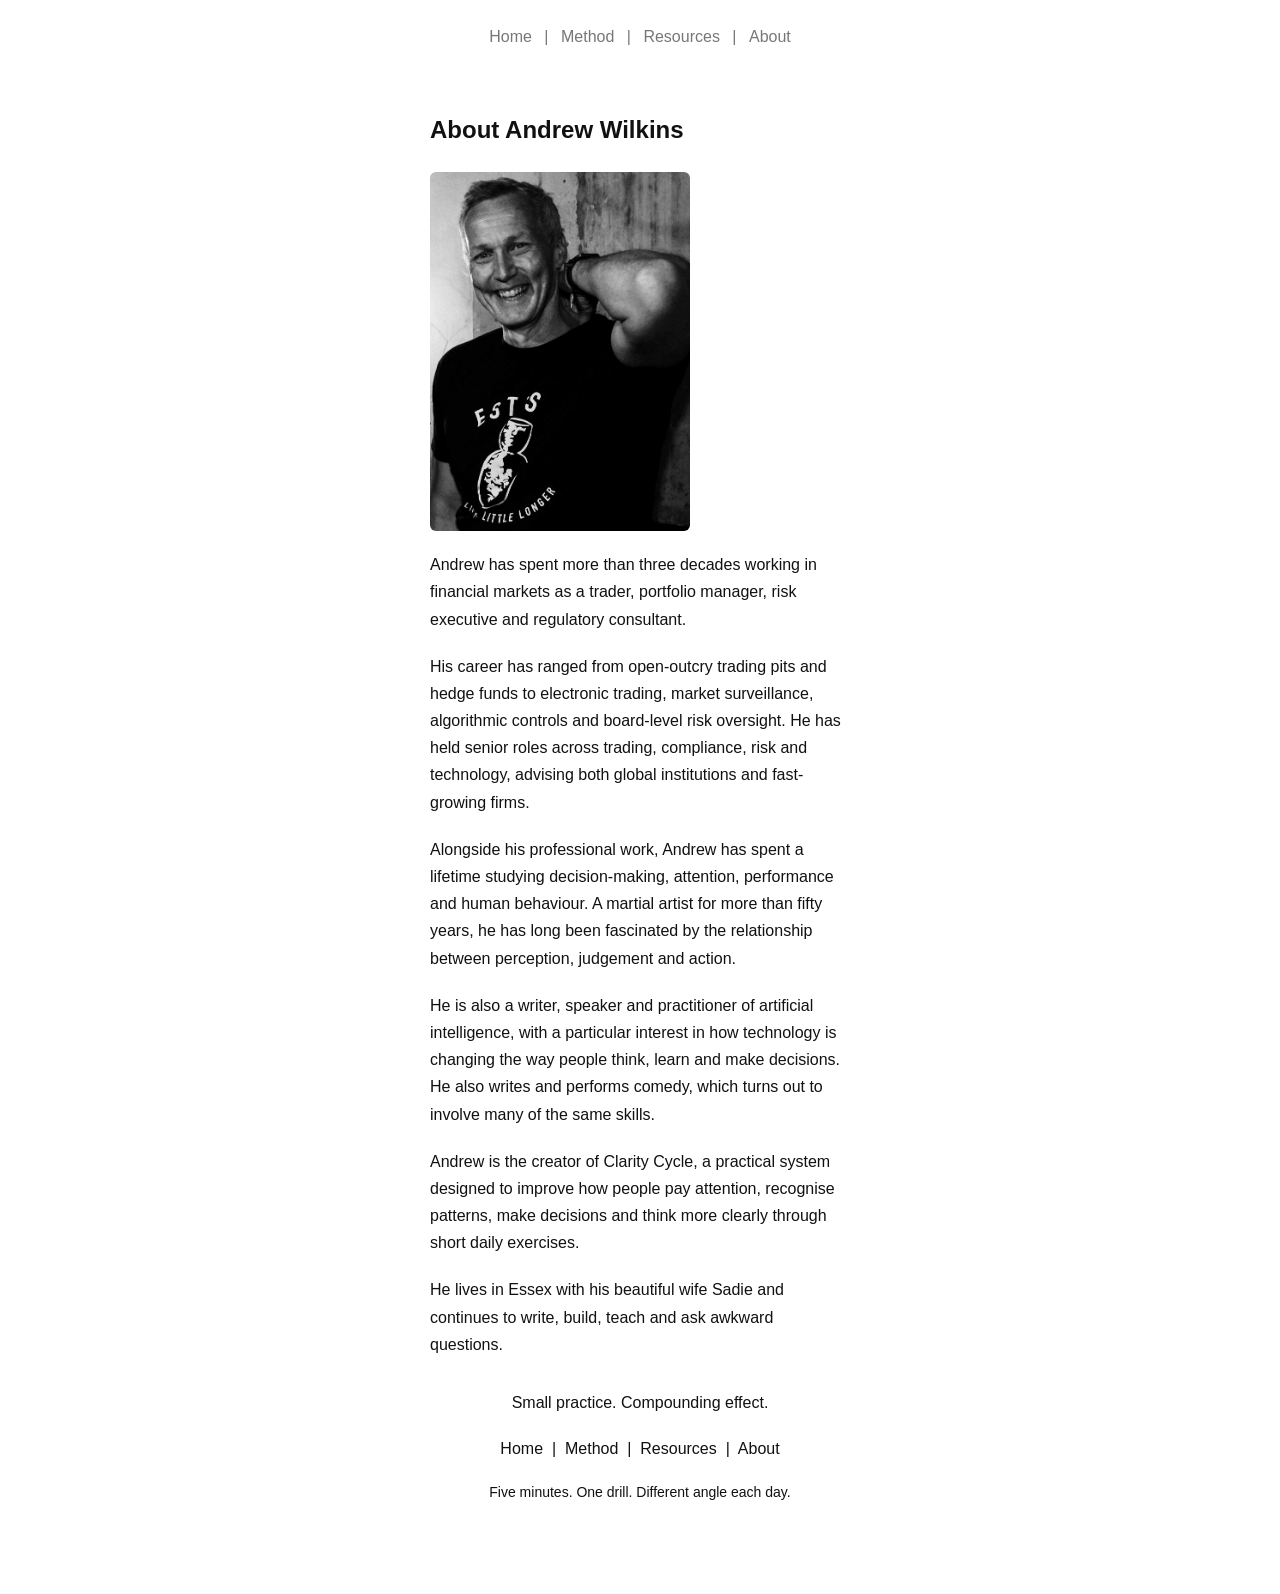
==== about.html @ 305b95ae "Update about.html" ====
<!DOCTYPE html>

<html lang="en">
<head>
  <meta charset="UTF-8" />
  <meta name="viewport" content="width=device-width, initial-scale=1.0" />
  <title>About | Clarity Cycle</title>

<style>
  body {
    font-family: Arial, sans-serif;
    color: #111;
    margin: 0;
    padding: 0;
    background: #fff;
  }

 .site-header {
    padding: 28px 20px 10px;
    text-align: center;
  }

  .nav {
    color: #777;
    font-size: 16px;
  }

  .nav a {
    color: #777;
    text-decoration: none;
    margin: 0 8px;
  }

  .nav a:hover {
    color: #1f2a37;
  }

  .nav span {
    color: #777;
  }

  .page {
    max-width: 980px;
    margin: 0 auto;
    padding: 40px 24px 80px;
  }

  .about-section {
  display: flex;
  flex-direction: column;
  align-items: center;
}

.about-text {
  max-width: 420px;
}

  .about-text h1 {
    margin-bottom: 28px;
  }

  .about-text p {
    line-height: 1.7;
    margin-bottom: 20px;
    font-size: 16px;
  }

  .about-image img {
    width: 260px;
    max-width: 100%;
    border-radius: 6px;
  }

  @media (max-width: 760px) {
  .about-section {
    flex-direction: column;
  }

  .about-image img {
    width: 180px;
  }

  .about-text h1 {
    font-size: 22px;
    line-height: 0.95;
  }
}
</style>



</head>

<body>
  <header class="site-header">
    <nav class="nav">
      <a href="index.html">Home</a>
      <span>|</span>
      <a href="method.html">Method</a>
      <span>|</span>
      <a href="resources.html">Resources</a>
      <span>|</span>
      <a href="about.html">About</a>
    </nav>
  </header>

  <main class="page">
    <section class="about-section">
     <div class="about-text">
<h1>About Andrew Wilkins</h1>
<div class="about-image">
  <img src="andrew-wilkins.JPG" alt="Andrew Wilkins" />
</div>
<p>
Andrew has spent more than three decades working in financial markets as a trader, portfolio manager, risk executive and regulatory consultant.
</p>

<p>
His career has ranged from open-outcry trading pits and hedge funds to electronic trading, market surveillance, algorithmic controls and board-level risk oversight. He has held senior roles across trading, compliance, risk and technology, advising both global institutions and fast-growing firms.
</p>

<p>
Alongside his professional work, Andrew has spent a lifetime studying decision-making, attention, performance and human behaviour. A martial artist for more than fifty years, he has long been fascinated by the relationship between perception, judgement and action.
</p>

<p>
He is also a writer, speaker and practitioner of artificial intelligence, with a particular interest in how technology is changing the way people think, learn and make decisions. He also writes and performs comedy, which turns out to involve many of the same skills.
</p>

<p>
Andrew is the creator of Clarity Cycle, a practical system designed to improve how people pay attention, recognise patterns, make decisions and think more clearly through short daily exercises.
</p>

<p>
He lives in Essex with his beautiful wife Sadie and continues to write, build, teach and ask awkward questions.
</p>

</div>
 
      <p style="margin-bottom: 12px;">
        Small practice. Compounding effect.
    </p>

    <p style="margin-bottom: 12px;">
        <a href="index.html" style="color: inherit; text-decoration: none;">Home</a>
        &nbsp;|&nbsp;
        <a href="method.html" style="color: inherit; text-decoration: none;">Method</a>
        &nbsp;|&nbsp;
        <a href="resources.html" style="color: inherit; text-decoration: none;">Resources</a>
 &nbsp;|&nbsp;
      <a href="about.html" style="color: inherit; text-decoration: none;">About</a>
    </p>

    <p style="font-size: 14px;">
        Five minutes. One drill. Different angle each day.
    </p>
</section>



  </main>
</body>
</html>
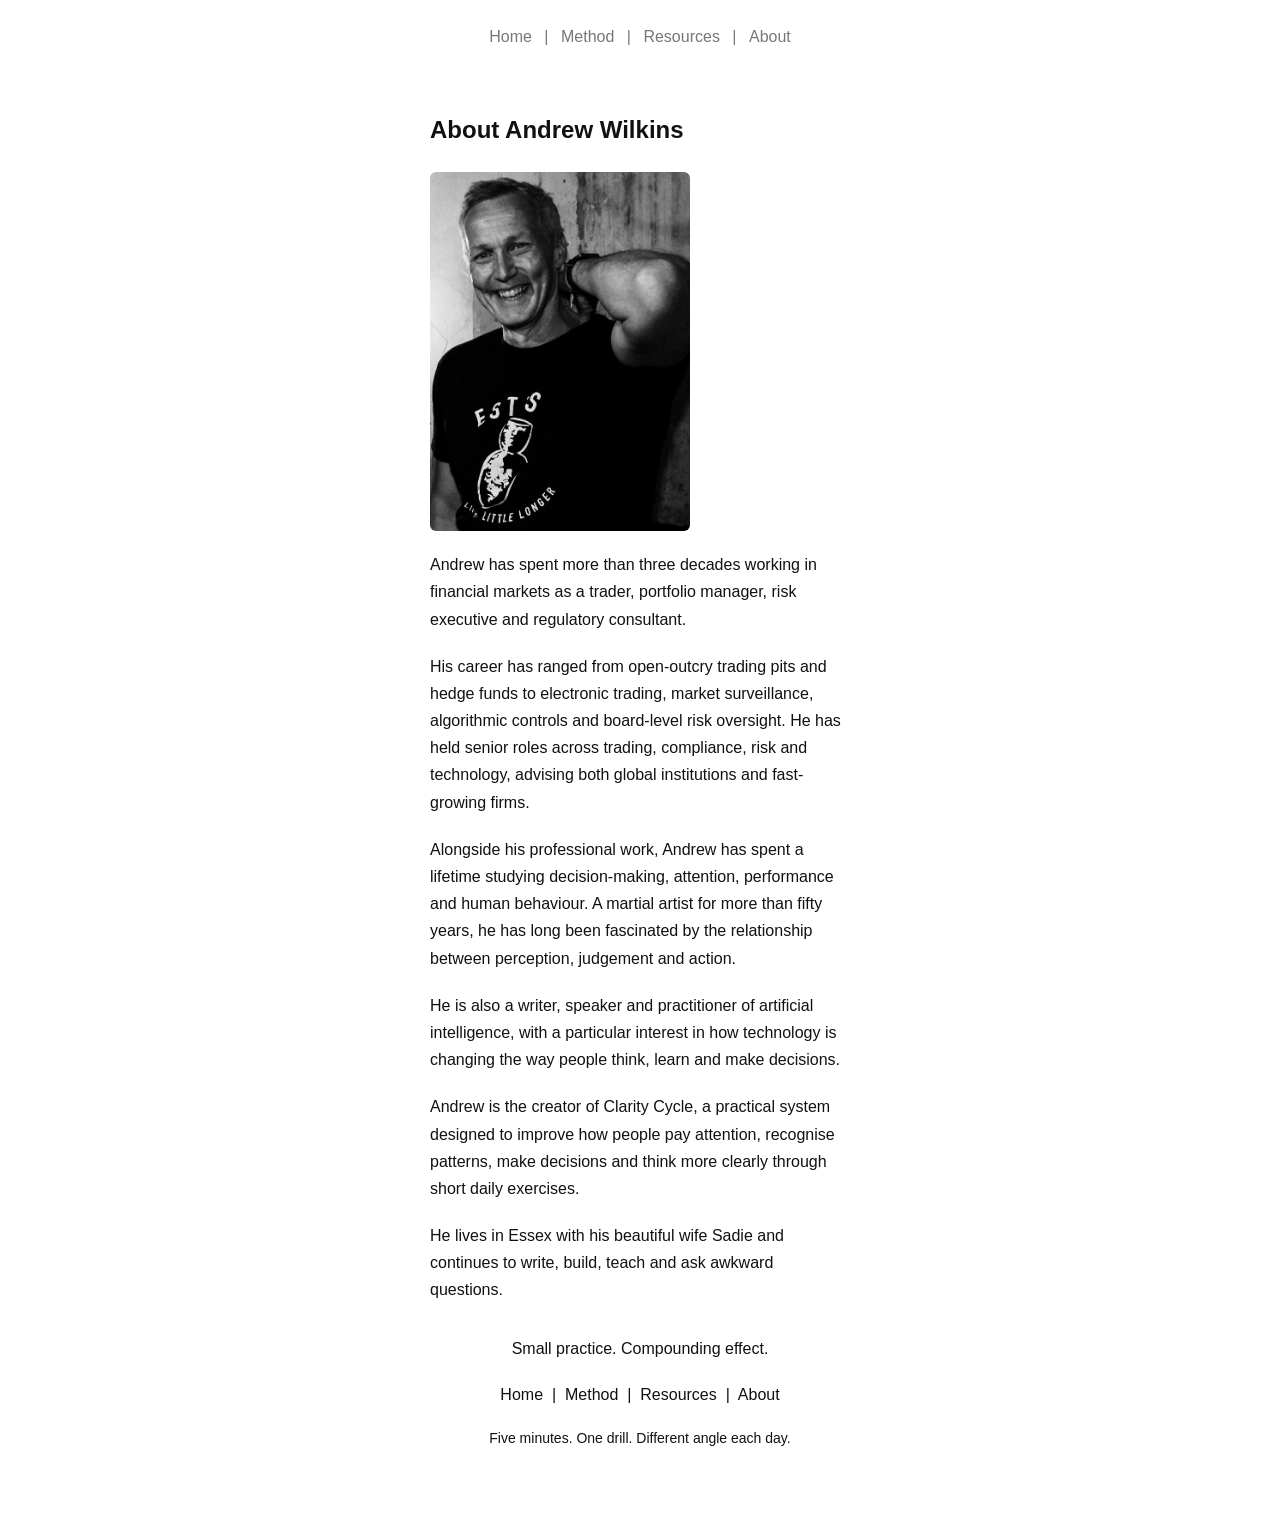
==== commit 01f21ccf: "Update about.html" ====
--- a/about.html
+++ b/about.html
@@ -124,7 +124,7 @@
 </p>
 
 <p>
-He is also a writer, speaker and practitioner of artificial intelligence, with a particular interest in how technology is changing the way people think, learn and make decisions. He also writes and performs comedy, which turns out to involve many of the same skills.
+He is also a writer, speaker and practitioner of artificial intelligence, with a particular interest in how technology is changing the way people think, learn and make decisions.
 </p>
 
 <p>
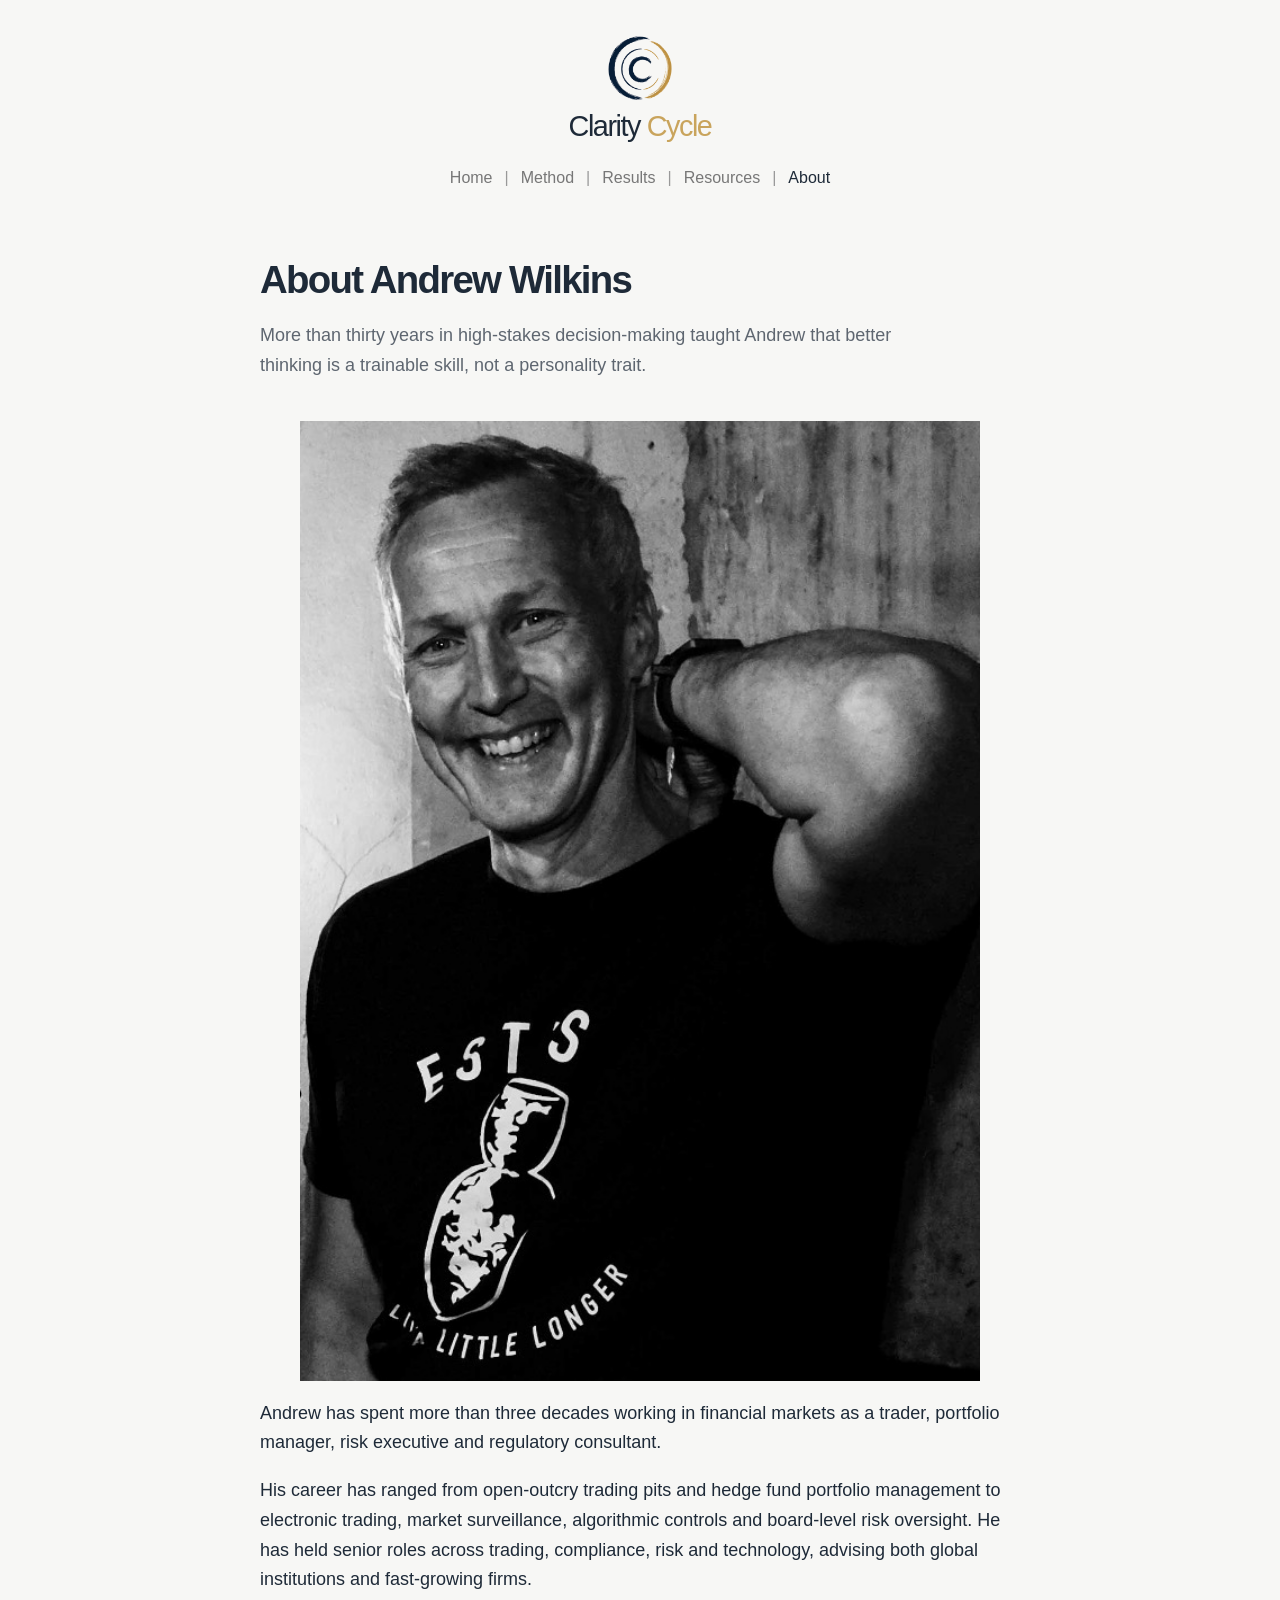
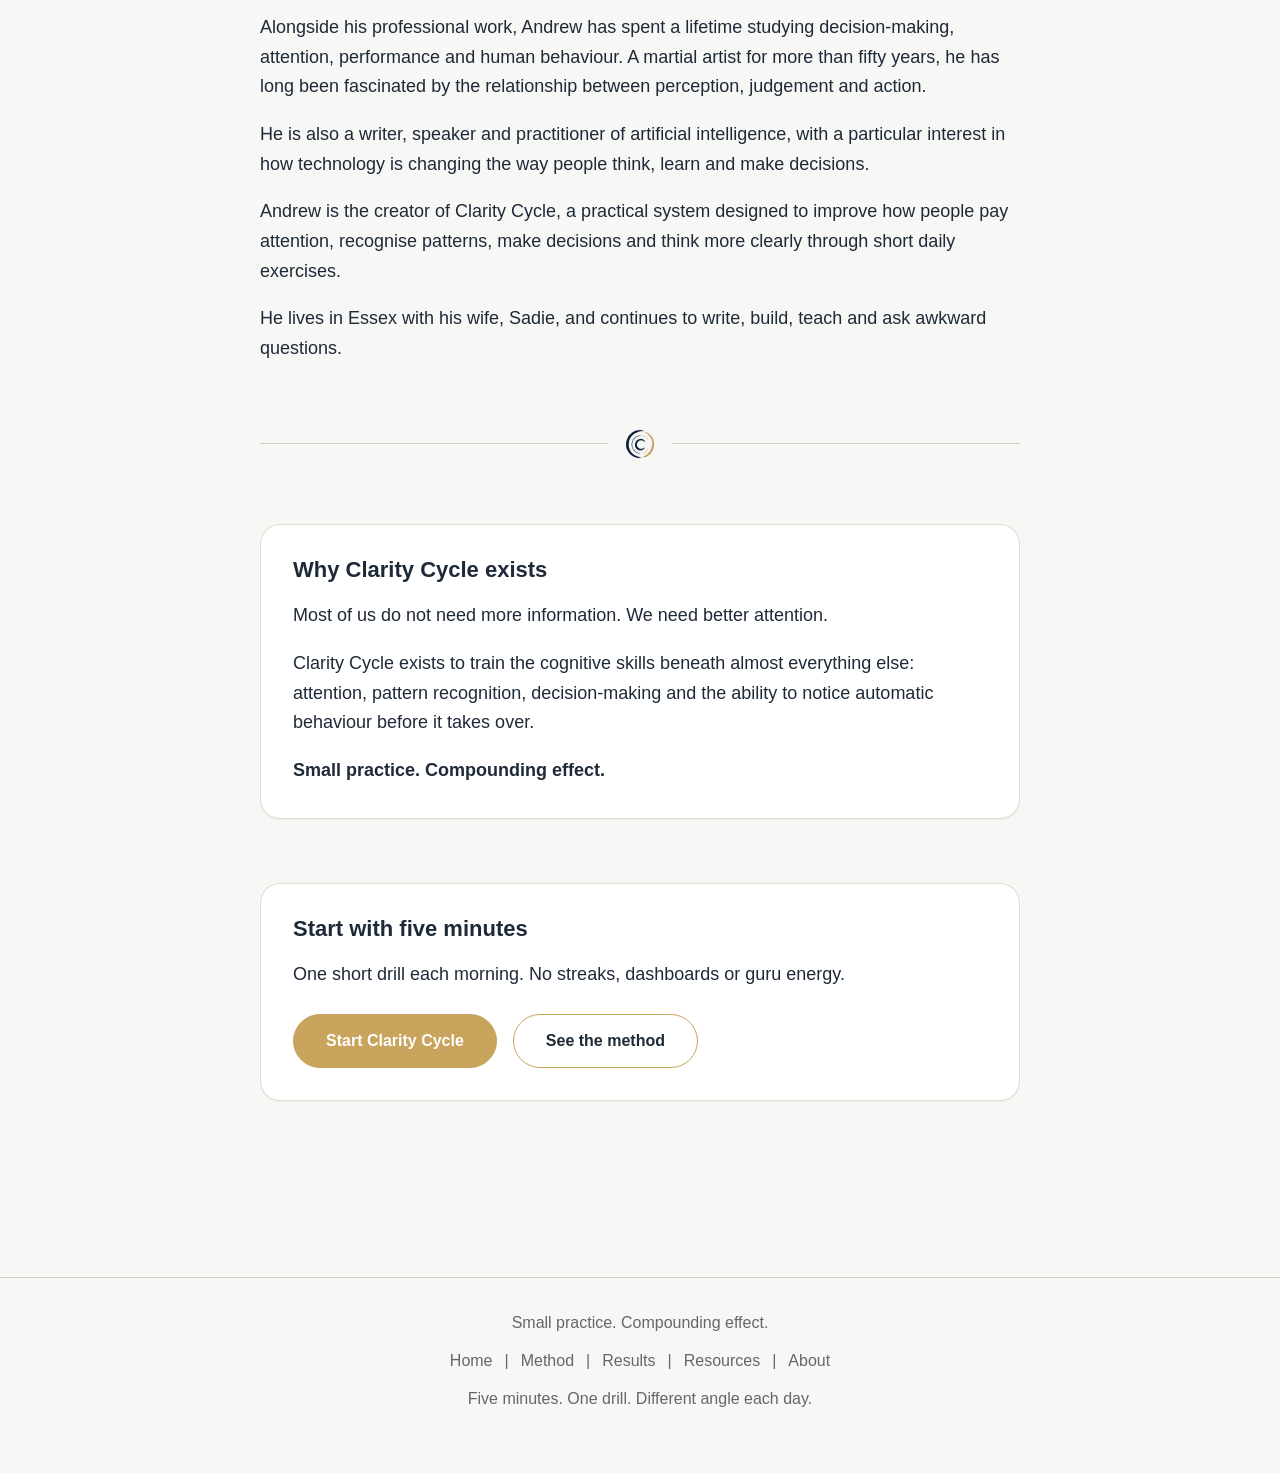
==== commit a45e2fd5: "Refactor about.html with new metadata and layout" ====
--- a/about.html
+++ b/about.html
@@ -1,163 +1,121 @@
 <!DOCTYPE html>
-
 <html lang="en">
 <head>
-  <meta charset="UTF-8" />
-  <meta name="viewport" content="width=device-width, initial-scale=1.0" />
-  <title>About | Clarity Cycle</title>
+  <script src="https://analytics.ahrefs.com/analytics.js" data-key="h9RD8dbPU/o6b/X5vf2ewA" async></script>
 
-<style>
-  body {
-    font-family: Arial, sans-serif;
-    color: #111;
-    margin: 0;
-    padding: 0;
-    background: #fff;
-  }
+  <meta charset="UTF-8">
+  <meta name="viewport" content="width=device-width, initial-scale=1.0">
 
- .site-header {
-    padding: 28px 20px 10px;
-    text-align: center;
-  }
+  <title>About Andrew Wilkins | Clarity Cycle</title>
+  <meta name="description" content="Meet Andrew Wilkins, creator of Clarity Cycle and a former trader, portfolio manager, risk executive, consultant, writer and lifelong martial artist.">
+  <link rel="canonical" href="https://clarity-cycle.com/about.html">
 
-  .nav {
-    color: #777;
-    font-size: 16px;
-  }
+  <link rel="icon" href="assets/favicon.ico" sizes="any">
+  <link rel="icon" type="image/png" sizes="32x32" href="assets/favicon-32x32.png">
+  <link rel="icon" type="image/png" sizes="16x16" href="assets/favicon-16x16.png">
+  <link rel="apple-touch-icon" sizes="180x180" href="assets/apple-touch-icon.png">
 
-  .nav a {
-    color: #777;
-    text-decoration: none;
-    margin: 0 8px;
-  }
-
-  .nav a:hover {
-    color: #1f2a37;
-  }
-
-  .nav span {
-    color: #777;
-  }
-
-  .page {
-    max-width: 980px;
-    margin: 0 auto;
-    padding: 40px 24px 80px;
-  }
-
-  .about-section {
-  display: flex;
-  flex-direction: column;
-  align-items: center;
-}
-
-.about-text {
-  max-width: 420px;
-}
-
-  .about-text h1 {
-    margin-bottom: 28px;
-  }
-
-  .about-text p {
-    line-height: 1.7;
-    margin-bottom: 20px;
-    font-size: 16px;
-  }
-
-  .about-image img {
-    width: 260px;
-    max-width: 100%;
-    border-radius: 6px;
-  }
-
-  @media (max-width: 760px) {
-  .about-section {
-    flex-direction: column;
-  }
-
-  .about-image img {
-    width: 180px;
-  }
-
-  .about-text h1 {
-    font-size: 22px;
-    line-height: 0.95;
-  }
-}
-</style>
-
-
-
+  <link rel="stylesheet" href="styles.css">
+  <script src="includes.js" defer></script>
 </head>
 
 <body>
-  <header class="site-header">
-    <nav class="nav">
-      <a href="index.html">Home</a>
-      <span>|</span>
-      <a href="method.html">Method</a>
-      <span>|</span>
-      <a href="resources.html">Resources</a>
-      <span>|</span>
-      <a href="about.html">About</a>
-    </nav>
-  </header>
+  <div data-include="partials/header.html"></div>
 
-  <main class="page">
-    <section class="about-section">
-     <div class="about-text">
-<h1>About Andrew Wilkins</h1>
-<div class="about-image">
-  <img src="andrew-wilkins.JPG" alt="Andrew Wilkins" />
-</div>
-<p>
-Andrew has spent more than three decades working in financial markets as a trader, portfolio manager, risk executive and regulatory consultant.
-</p>
+  <main class="site-shell page-main">
+    <header class="page-header">
+      <h1 class="page-title">About Andrew Wilkins</h1>
 
-<p>
-His career has ranged from open-outcry trading pits and hedge funds to electronic trading, market surveillance, algorithmic controls and board-level risk oversight. He has held senior roles across trading, compliance, risk and technology, advising both global institutions and fast-growing firms.
-</p>
+      <p class="page-intro">
+        More than thirty years in high-stakes decision-making taught Andrew that better
+        thinking is a trainable skill, not a personality trait.
+      </p>
+    </header>
 
-<p>
-Alongside his professional work, Andrew has spent a lifetime studying decision-making, attention, performance and human behaviour. A martial artist for more than fifty years, he has long been fascinated by the relationship between perception, judgement and action.
-</p>
+    <section class="about-layout">
+      <figure class="about-portrait">
+        <img
+          src="andrew-wilkins.JPG"
+          alt="Andrew Wilkins"
+          width="720"
+          height="960">
+      </figure>
 
-<p>
-He is also a writer, speaker and practitioner of artificial intelligence, with a particular interest in how technology is changing the way people think, learn and make decisions.
-</p>
+      <div class="about-copy">
+        <p>
+          Andrew has spent more than three decades working in financial markets as a trader,
+          portfolio manager, risk executive and regulatory consultant.
+        </p>
 
-<p>
-Andrew is the creator of Clarity Cycle, a practical system designed to improve how people pay attention, recognise patterns, make decisions and think more clearly through short daily exercises.
-</p>
+        <p>
+          His career has ranged from open-outcry trading pits and hedge fund portfolio management to electronic
+          trading, market surveillance, algorithmic controls and board-level risk oversight.
+          He has held senior roles across trading, compliance, risk and technology, advising
+          both global institutions and fast-growing firms.
+        </p>
 
-<p>
-He lives in Essex with his beautiful wife Sadie and continues to write, build, teach and ask awkward questions.
-</p>
+        <p>
+          Alongside his professional work, Andrew has spent a lifetime studying decision-making,
+          attention, performance and human behaviour. A martial artist for more than fifty years,
+          he has long been fascinated by the relationship between perception, judgement and action.
+        </p>
 
-</div>
- 
-      <p style="margin-bottom: 12px;">
-        Small practice. Compounding effect.
-    </p>
+        <p>
+          He is also a writer, speaker and practitioner of artificial intelligence, with a
+          particular interest in how technology is changing the way people think, learn and
+          make decisions.
+        </p>
 
-    <p style="margin-bottom: 12px;">
-        <a href="index.html" style="color: inherit; text-decoration: none;">Home</a>
-        &nbsp;|&nbsp;
-        <a href="method.html" style="color: inherit; text-decoration: none;">Method</a>
-        &nbsp;|&nbsp;
-        <a href="resources.html" style="color: inherit; text-decoration: none;">Resources</a>
- &nbsp;|&nbsp;
-      <a href="about.html" style="color: inherit; text-decoration: none;">About</a>
-    </p>
+        <p>
+          Andrew is the creator of Clarity Cycle, a practical system designed to improve how
+          people pay attention, recognise patterns, make decisions and think more clearly
+          through short daily exercises.
+        </p>
 
-    <p style="font-size: 14px;">
-        Five minutes. One drill. Different angle each day.
-    </p>
-</section>
+        <p class="about-closing">
+          He lives in Essex with his wife, Sadie, and continues to write, build, teach and ask
+          awkward questions.
+        </p>
+      </div>
+    </section>
 
+    <div class="brand-divider" aria-hidden="true">
+      <img src="assets/clarity-cycle-mark.png" alt="">
+    </div>
 
+    <section class="card about-principle">
+      <h2 class="card-title">Why Clarity Cycle exists</h2>
 
+      <p>Most of us do not need more information. We need better attention.</p>
+
+      <p>
+        Clarity Cycle exists to train the cognitive skills beneath almost everything else:
+        attention, pattern recognition, decision-making and the ability to notice automatic
+        behaviour before it takes over.
+      </p>
+
+      <p><strong>Small practice. Compounding effect.</strong></p>
+    </section>
+
+    <section class="section card">
+      <h2 class="card-title">Start with five minutes</h2>
+
+      <p>
+        One short drill each morning. No streaks, dashboards or guru energy.
+      </p>
+
+      <div class="button-row">
+        <a class="button" href="https://buy.stripe.com/bJe00j6obal51Jy9vKaMU01">
+          Start Clarity Cycle
+        </a>
+
+        <a class="button button--secondary" href="method.html">
+          See the method
+        </a>
+      </div>
+    </section>
   </main>
+
+  <div data-include="partials/footer.html"></div>
 </body>
 </html>
--- a/styles.css
+++ b/styles.css
@@ -0,0 +1,608 @@
+:root {
+  /* Colour system */
+  --colour-bg: #F7F7F5;
+  --colour-surface: #FFFFFF;
+  --colour-text: #1E2A38;
+  --colour-muted: #5E6670;
+  --colour-accent: #C9A45C;
+  --colour-line: #D8CDBB;
+
+  /* Typography scale */
+  --font-sans: -apple-system, BlinkMacSystemFont, "Segoe UI", Roboto, Helvetica, Arial, sans-serif;
+  --text-xs: 0.875rem;
+  --text-sm: 1rem;
+  --text-md: 1.125rem;
+  --text-lg: 1.375rem;
+  --text-xl: clamp(1.75rem, 4vw, 2.4rem);
+  --text-hero: clamp(2.2rem, 6vw, 4rem);
+
+  /* Spacing system: multiples of 4px */
+  --space-1: 0.25rem;
+  --space-2: 0.5rem;
+  --space-3: 0.75rem;
+  --space-4: 1rem;
+  --space-5: 1.25rem;
+  --space-6: 1.5rem;
+  --space-8: 2rem;
+  --space-10: 2.5rem;
+  --space-12: 3rem;
+  --space-16: 4rem;
+  --space-20: 5rem;
+  --space-24: 6rem;
+
+  /* Shape */
+  --radius-sm: 0.875rem;
+  --radius-md: 1.25rem;
+  --radius-pill: 999px;
+
+  /* Layout */
+  --content-width: 760px;
+  --reading-width: 690px;
+}
+
+/* Reset */
+*,
+*::before,
+*::after {
+  box-sizing: border-box;
+}
+
+html {
+  scroll-behavior: smooth;
+}
+
+body {
+  margin: 0;
+  background: var(--colour-bg);
+  color: var(--colour-text);
+  font-family: var(--font-sans);
+  font-size: var(--text-md);
+  line-height: 1.65;
+  -webkit-font-smoothing: antialiased;
+  text-rendering: optimizeLegibility;
+}
+
+img {
+  max-width: 100%;
+  display: block;
+}
+
+a {
+  color: inherit;
+}
+
+button,
+input,
+textarea,
+select {
+  font: inherit;
+}
+
+/* Shared layout */
+.site-shell {
+  width: min(100% - 3rem, var(--content-width));
+  margin-inline: auto;
+}
+
+.page-main {
+  padding-bottom: var(--space-24);
+}
+
+.page-header {
+  margin: var(--space-12) 0 var(--space-10);
+}
+
+.page-title {
+  margin: 0 0 var(--space-5);
+  font-size: var(--text-xl);
+  line-height: 1.1;
+  letter-spacing: -0.045em;
+}
+
+.page-intro {
+  max-width: var(--reading-width);
+  margin: 0;
+  color: var(--colour-muted);
+  font-size: var(--text-md);
+}
+
+.section {
+  margin-top: var(--space-16);
+}
+
+.section-title {
+  margin: 0 0 var(--space-6);
+  font-size: var(--text-lg);
+  line-height: 1.2;
+  letter-spacing: -0.035em;
+}
+
+.prose {
+  max-width: var(--reading-width);
+}
+
+.prose p {
+  margin: 0 0 var(--space-6);
+}
+
+.muted {
+  color: var(--colour-muted);
+}
+
+/* One shared header */
+.site-header {
+  padding: var(--space-8) var(--space-5) var(--space-5);
+  text-align: center;
+}
+
+.site-brand {
+  display: inline-flex;
+  flex-direction: column;
+  align-items: center;
+  gap: var(--space-2);
+  margin-bottom: var(--space-6);
+  text-decoration: none;
+}
+
+.site-brand__mark {
+  width: 72px;
+  height: 72px;
+  object-fit: contain;
+}
+
+.site-brand__name {
+  font-size: 1.8rem;
+  line-height: 1;
+  font-weight: 400;
+  letter-spacing: -0.05em;
+}
+
+.site-brand__name-accent {
+  color: var(--colour-accent);
+}
+
+.site-nav {
+  display: flex;
+  justify-content: center;
+  align-items: center;
+  flex-wrap: wrap;
+  gap: var(--space-3);
+  color: #777;
+  font-size: var(--text-sm);
+}
+
+.site-nav a {
+  text-decoration: none;
+}
+
+.site-nav a:hover,
+.site-nav a[aria-current="page"] {
+  color: var(--colour-text);
+}
+
+.site-nav__divider {
+  color: #999;
+}
+
+/* One card */
+.card {
+  padding: var(--space-8);
+  background: var(--colour-surface);
+  border: 1px solid rgba(216, 205, 187, 0.65);
+  border-radius: var(--radius-md);
+  box-shadow: 0 1px 0 rgba(0, 0, 0, 0.04);
+}
+
+.card > :first-child {
+  margin-top: 0;
+}
+
+.card > :last-child {
+  margin-bottom: 0;
+}
+
+.card-title {
+  margin: 0 0 var(--space-4);
+  font-size: var(--text-lg);
+  line-height: 1.2;
+}
+
+/* One button, with optional secondary modifier */
+.button {
+  display: inline-flex;
+  align-items: center;
+  justify-content: center;
+  min-height: 54px;
+  padding: 0 var(--space-8);
+  border: 1px solid var(--colour-accent);
+  border-radius: var(--radius-pill);
+  background: var(--colour-accent);
+  color: #fff;
+  text-decoration: none;
+  font-size: var(--text-sm);
+  font-weight: 700;
+  line-height: 1;
+  cursor: pointer;
+  transition: transform 160ms ease, opacity 160ms ease, background 160ms ease, color 160ms ease;
+}
+
+.button:hover {
+  transform: translateY(-1px);
+  opacity: 0.94;
+}
+
+.button--secondary {
+  background: transparent;
+  color: var(--colour-text);
+}
+
+.button--secondary:hover {
+  background: var(--colour-accent);
+  color: #fff;
+}
+
+.button-row {
+  display: flex;
+  flex-wrap: wrap;
+  gap: var(--space-4);
+  margin-top: var(--space-6);
+}
+
+/* Brand divider */
+.brand-divider {
+  display: flex;
+  align-items: center;
+  gap: var(--space-4);
+  margin: var(--space-16) 0;
+}
+
+.brand-divider::before,
+.brand-divider::after {
+  content: "";
+  height: 1px;
+  flex: 1;
+  background: var(--colour-line);
+}
+
+.brand-divider img {
+  width: 32px;
+  height: 32px;
+}
+
+/* One shared footer */
+.site-footer {
+  margin-top: var(--space-20);
+  padding: var(--space-8) 0 var(--space-12);
+  border-top: 1px solid var(--colour-line);
+  color: #666;
+  text-align: center;
+  font-size: var(--text-sm);
+}
+
+.site-footer p {
+  margin: 0 0 var(--space-3);
+}
+
+.site-footer nav {
+  display: flex;
+  justify-content: center;
+  flex-wrap: wrap;
+  gap: var(--space-3);
+  margin-bottom: var(--space-3);
+}
+
+.site-footer a {
+  text-decoration: none;
+}
+
+.site-footer a:hover {
+  color: var(--colour-text);
+}
+
+/* Useful content patterns */
+.quote-label {
+  display: block;
+  margin-bottom: var(--space-2);
+  color: var(--colour-accent);
+  font-size: var(--text-xs);
+  font-weight: 700;
+  letter-spacing: 0.04em;
+  text-transform: uppercase;
+}
+
+.quote-source {
+  margin-top: var(--space-3);
+  color: var(--colour-muted);
+  font-size: var(--text-sm);
+  font-style: italic;
+}
+
+.hero {
+  max-width: var(--reading-width);
+  margin-inline: auto;
+  text-align: center;
+}
+
+.hero h1 {
+  margin: 0 0 var(--space-6);
+  font-size: var(--text-hero);
+  line-height: 1.05;
+  letter-spacing: -0.055em;
+  font-weight: 400;
+}
+
+.hero p {
+  margin: 0 auto var(--space-6);
+}
+
+.hero .button {
+  margin-top: var(--space-2);
+}
+
+.price-note {
+  margin-top: var(--space-3);
+  color: var(--colour-muted);
+  font-size: var(--text-sm);
+}
+
+/* Responsive */
+@media (max-width: 640px) {
+  :root {
+    --text-md: 1rem;
+    --text-lg: 1.375rem;
+  }
+
+  .site-shell {
+    width: min(100% - 3.5rem, var(--content-width));
+  }
+
+  .site-header {
+    padding-top: var(--space-6);
+  }
+
+  .site-brand__mark {
+    width: 62px;
+    height: 62px;
+  }
+
+  .site-brand__name {
+    font-size: 1.55rem;
+  }
+
+  .site-nav {
+    flex-wrap: nowrap;
+    gap: var(--space-2);
+    font-size: 0.875rem;
+    white-space: nowrap;
+  }
+
+  .page-header {
+    margin-top: var(--space-10);
+  }
+
+  .card {
+    padding: var(--space-6);
+  }
+
+  .button {
+    width: 100%;
+  }
+
+  .button-row {
+    flex-direction: column;
+  }
+}
+
+/* Method page */
+.cycle-list {
+  margin-top: var(--space-6);
+}
+
+.cycle-item {
+  padding: var(--space-6) 0;
+  border-top: 1px solid var(--colour-line);
+}
+
+.cycle-item:first-child {
+  padding-top: 0;
+  border-top: 0;
+}
+
+.cycle-item:last-child {
+  padding-bottom: 0;
+}
+
+.cycle-item__title {
+  margin-bottom: var(--space-2);
+  font-size: var(--text-md);
+  font-weight: 700;
+}
+
+.cycle-item p {
+  margin: 0;
+  color: var(--colour-muted);
+  font-size: var(--text-sm);
+}
+
+.clean-list {
+  margin: var(--space-5) 0 var(--space-6);
+  padding-left: var(--space-6);
+}
+
+.clean-list li {
+  margin-bottom: var(--space-2);
+}
+
+.pdf-viewer {
+  display: none;
+  margin-top: var(--space-6);
+  overflow: hidden;
+  border: 1px solid var(--colour-line);
+  border-radius: var(--radius-md);
+  background: var(--colour-surface);
+}
+
+.pdf-viewer iframe {
+  display: block;
+  width: 100%;
+  height: 700px;
+  border: 0;
+}
+
+@media (min-width: 900px) {
+  .pdf-viewer {
+    display: block;
+  }
+}
+
+/* Resources page */
+.media-player {
+  width: 100%;
+  margin-top: var(--space-4);
+}
+
+.resource-video {
+  width: 100%;
+  margin-top: var(--space-4);
+  border-radius: var(--radius-md);
+  background: #000;
+}
+
+.resource-grid {
+  display: grid;
+  gap: var(--space-6);
+}
+
+.contact-note {
+  margin-top: var(--space-16);
+  color: var(--colour-muted);
+  font-size: var(--text-sm);
+}
+
+.contact-note a {
+  text-decoration: none;
+  border-bottom: 1px solid rgba(30, 42, 56, 0.2);
+}
+
+/* Cleaner footer wrapping */
+.site-footer nav {
+  row-gap: var(--space-2);
+}
+
+.site-footer nav span {
+  display: inline-block;
+}
+
+@media (max-width: 640px) {
+  .site-footer nav span {
+    display: none;
+  }
+
+  .site-footer nav {
+    gap: var(--space-3) var(--space-5);
+  }
+
+  .pdf-viewer {
+    display: none !important;
+  }
+}
+
+/* Home page */
+.home-brand {
+  text-align: center;
+  margin: var(--space-6) auto var(--space-12);
+}
+
+.home-brand__mark {
+  width: 116px;
+  height: 116px;
+  margin: 0 auto var(--space-3);
+  object-fit: contain;
+}
+
+.home-brand__name {
+  margin: 0;
+  font-size: clamp(2.7rem, 7vw, 4.3rem);
+  line-height: 1;
+  letter-spacing: -0.055em;
+  font-weight: 400;
+}
+
+.home-brand__name-accent {
+  color: var(--colour-accent);
+}
+
+.home-section {
+  margin-top: var(--space-20);
+}
+
+.home-section h2 {
+  margin: 0 0 var(--space-6);
+  font-size: var(--text-xl);
+  line-height: 1.15;
+  letter-spacing: -0.045em;
+}
+
+.home-section p {
+  margin: 0 0 var(--space-6);
+}
+
+.quote-stack {
+  display: grid;
+  gap: var(--space-5);
+}
+
+.quote-card {
+  padding: var(--space-6);
+  background: var(--colour-surface);
+  border: 1px solid rgba(216, 205, 187, 0.65);
+  border-radius: var(--radius-md);
+}
+
+.quote-card p {
+  margin: 0;
+}
+
+.drill-card {
+  background: var(--colour-surface);
+}
+
+.home-cta {
+  text-align: center;
+}
+
+.home-cta .button-row {
+  justify-content: center;
+}
+
+.home-contact {
+  margin-top: var(--space-16);
+  color: var(--colour-muted);
+  font-size: var(--text-sm);
+}
+
+.home-contact a {
+  color: var(--colour-text);
+  text-decoration: none;
+  border-bottom: 1px solid rgba(30, 42, 56, 0.2);
+}
+
+@media (max-width: 640px) {
+  .home-brand {
+    margin-top: var(--space-4);
+    margin-bottom: var(--space-10);
+  }
+
+  .home-brand__mark {
+    width: 92px;
+    height: 92px;
+  }
+
+  .home-section {
+    margin-top: var(--space-16);
+  }
+
+  .quote-card {
+    padding: var(--space-5);
+  }
+}
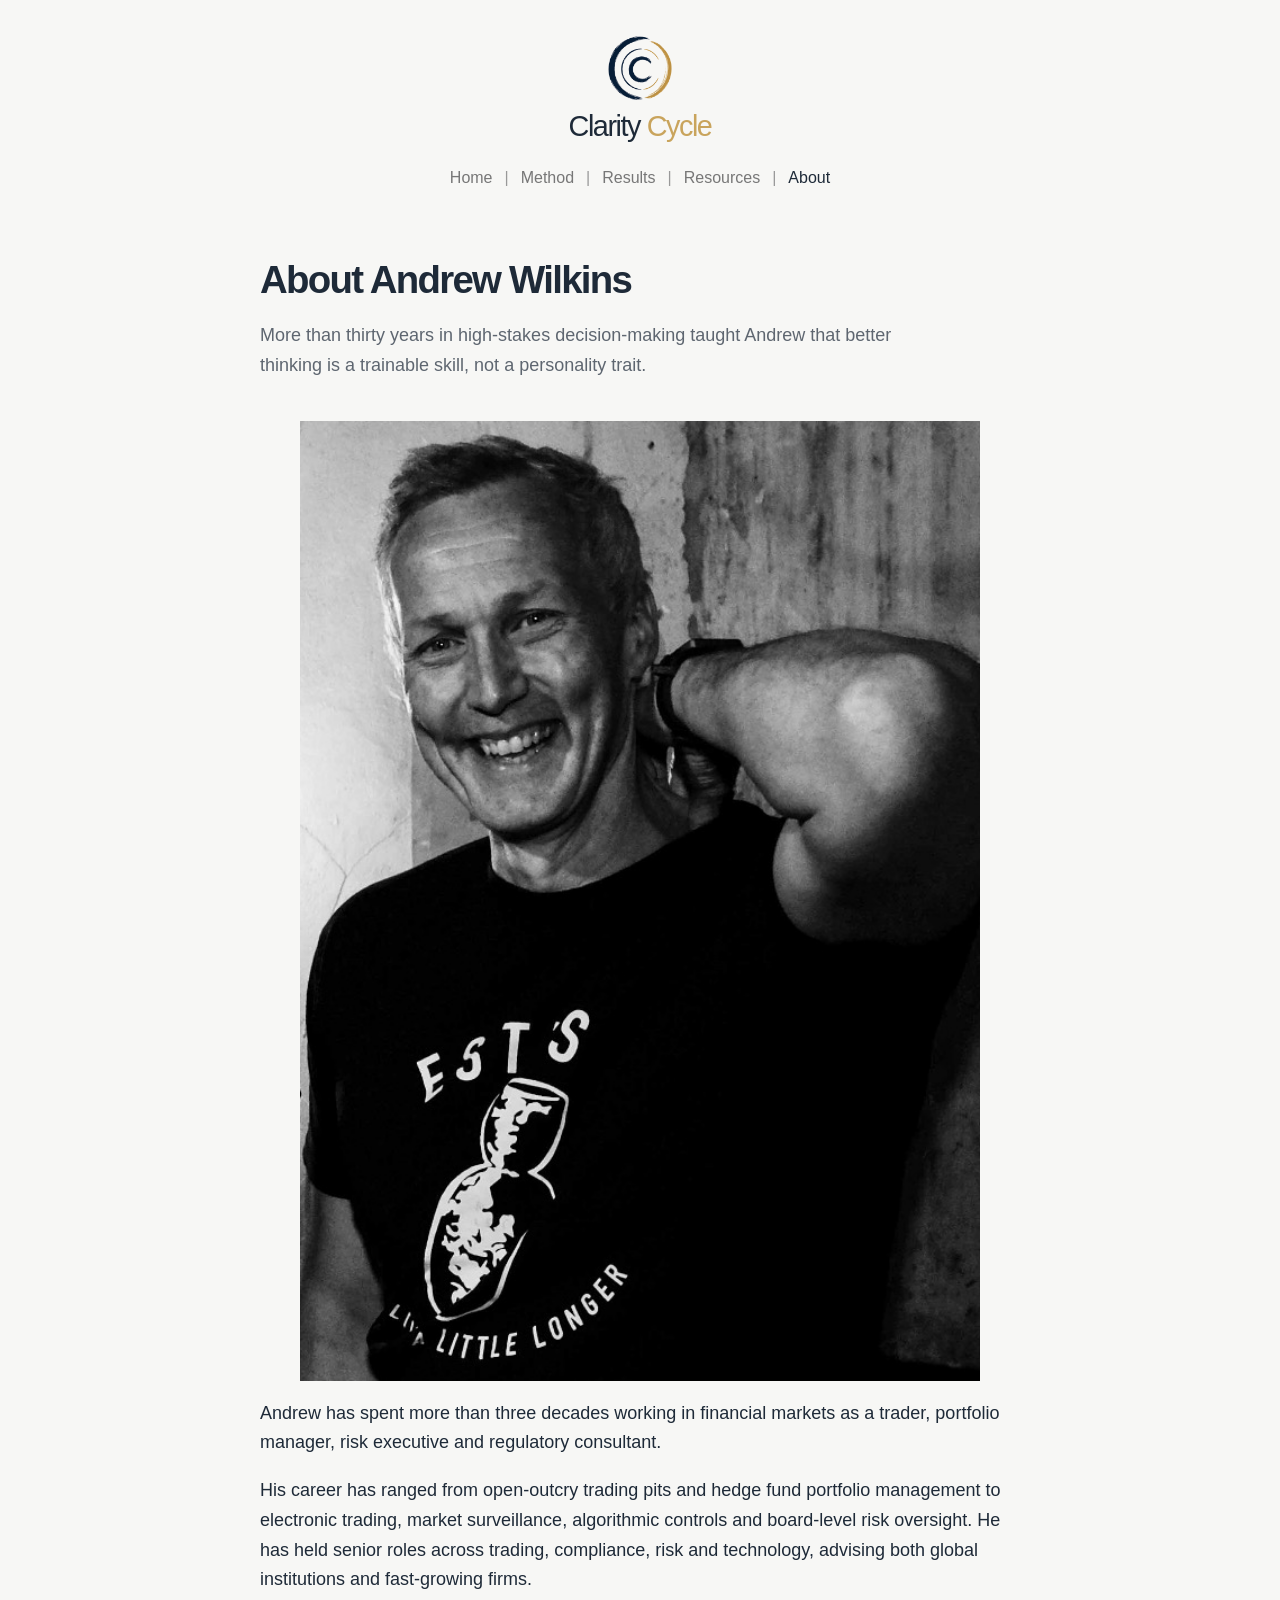
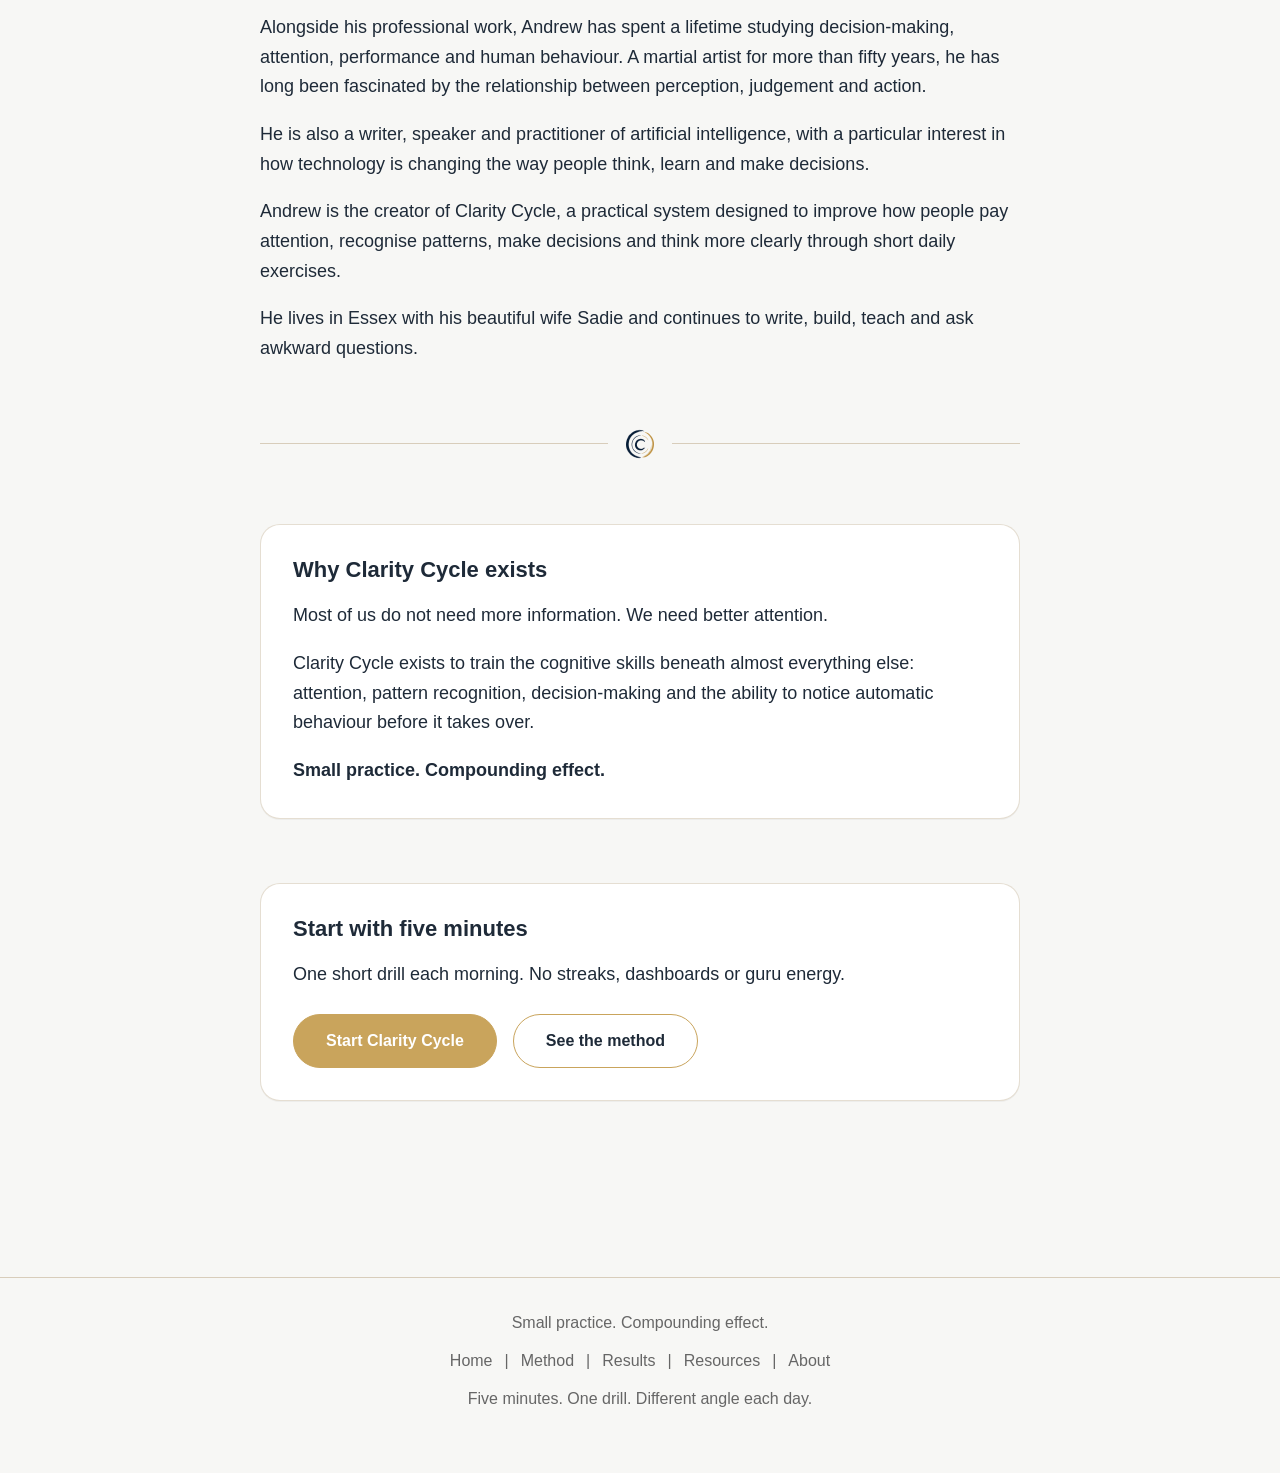
==== commit 8b02aba2: "Update description of author's personal life" ====
--- a/about.html
+++ b/about.html
@@ -73,8 +73,7 @@
         </p>
 
         <p class="about-closing">
-          He lives in Essex with his wife, Sadie, and continues to write, build, teach and ask
-          awkward questions.
+       He lives in Essex with his beautiful wife Sadie and continues to write, build, teach and ask awkward questions.
         </p>
       </div>
     </section>
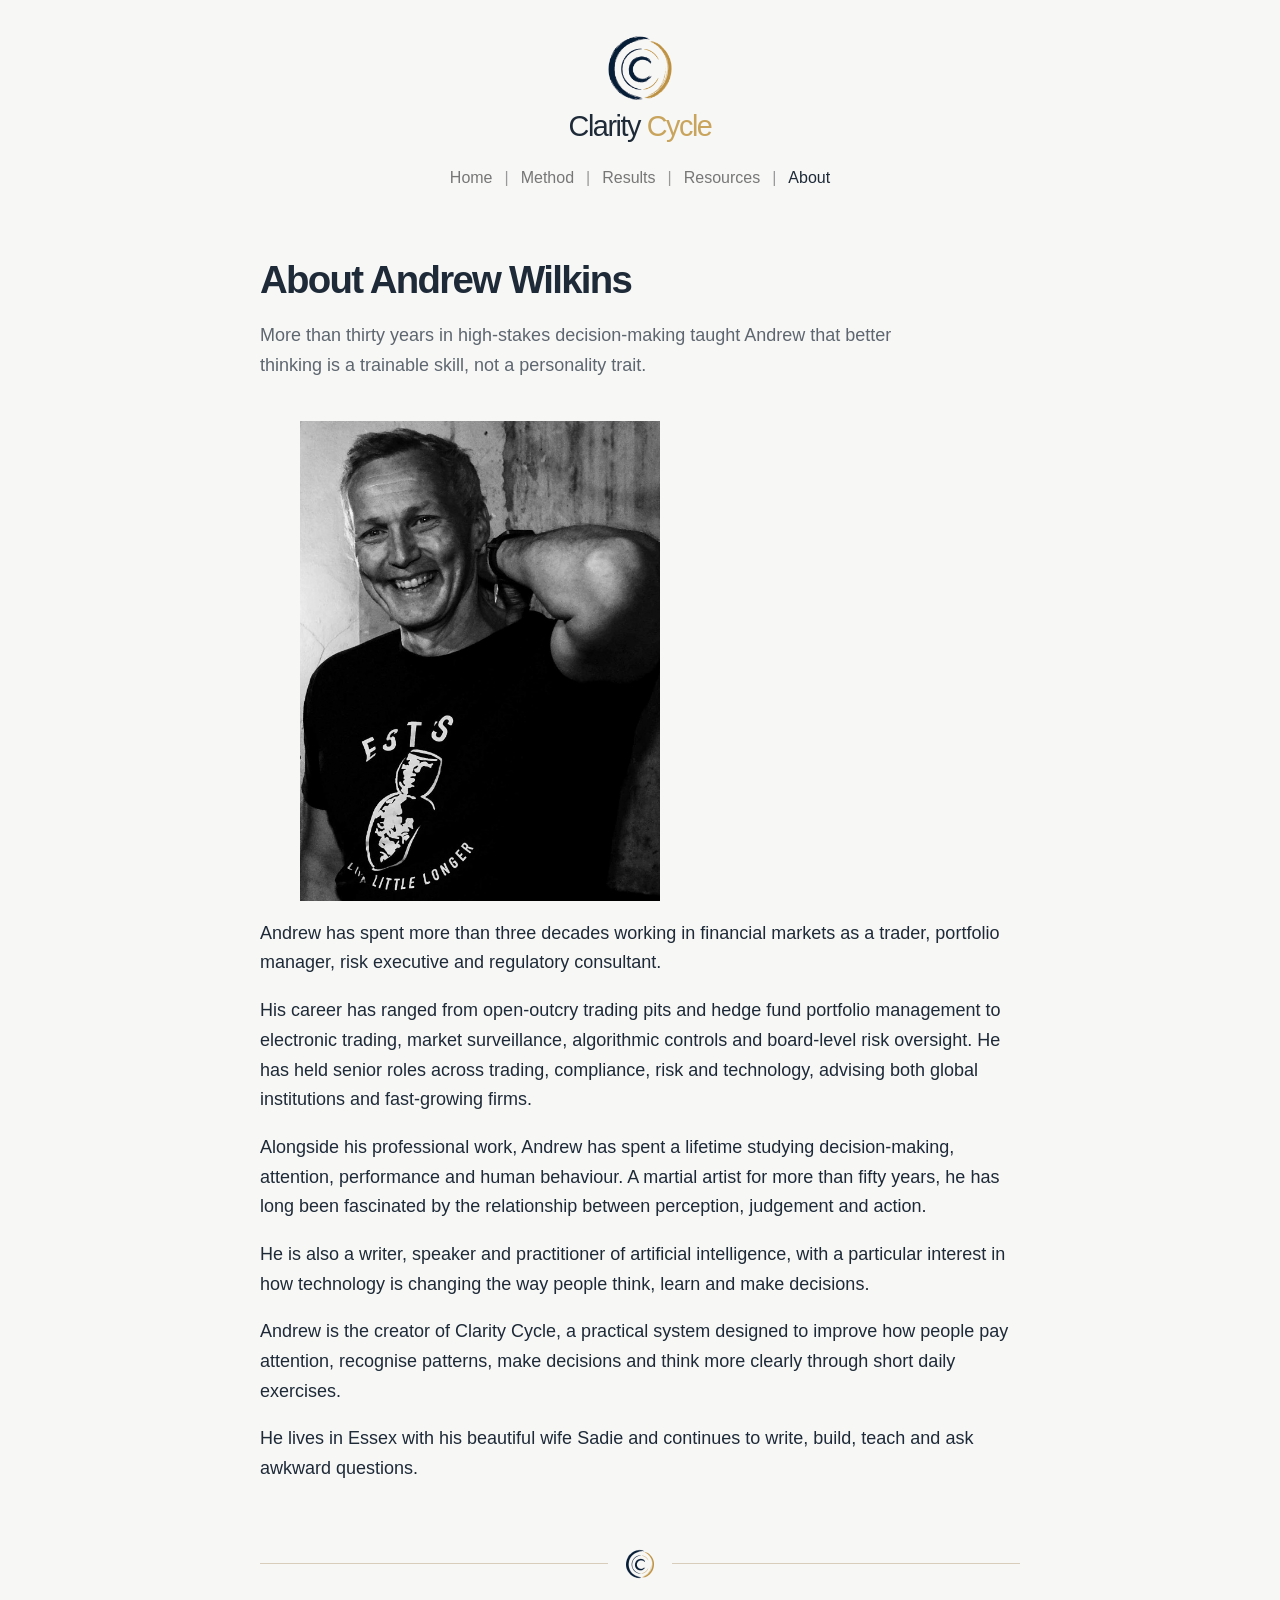
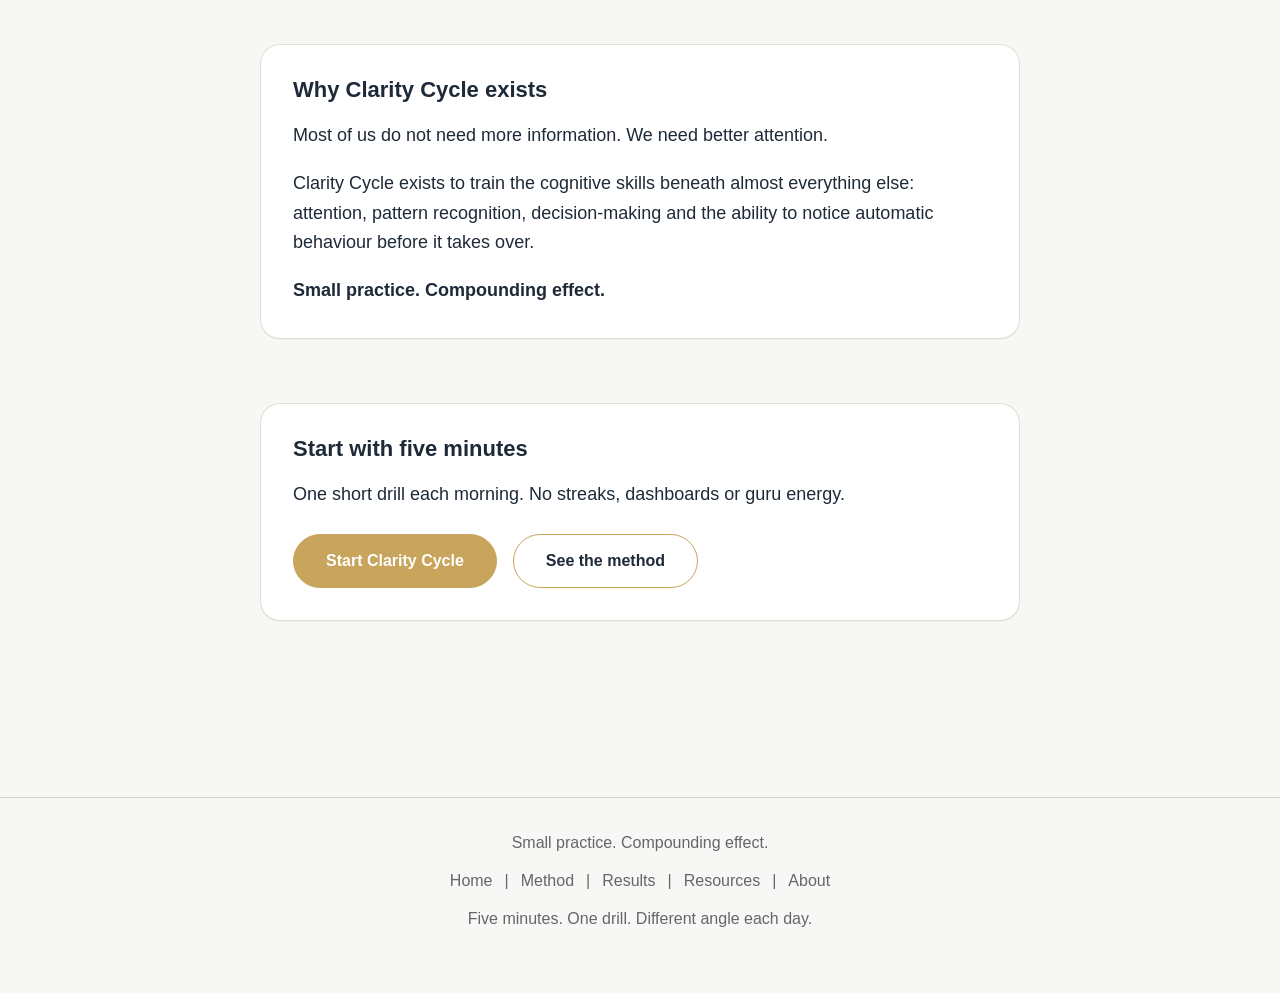
==== commit 1d5a7f21: "Resize image dimensions in about.html" ====
--- a/about.html
+++ b/about.html
@@ -37,8 +37,8 @@
         <img
           src="andrew-wilkins.JPG"
           alt="Andrew Wilkins"
-          width="720"
-          height="960">
+          width="360"
+          height="480">
       </figure>
 
       <div class="about-copy">
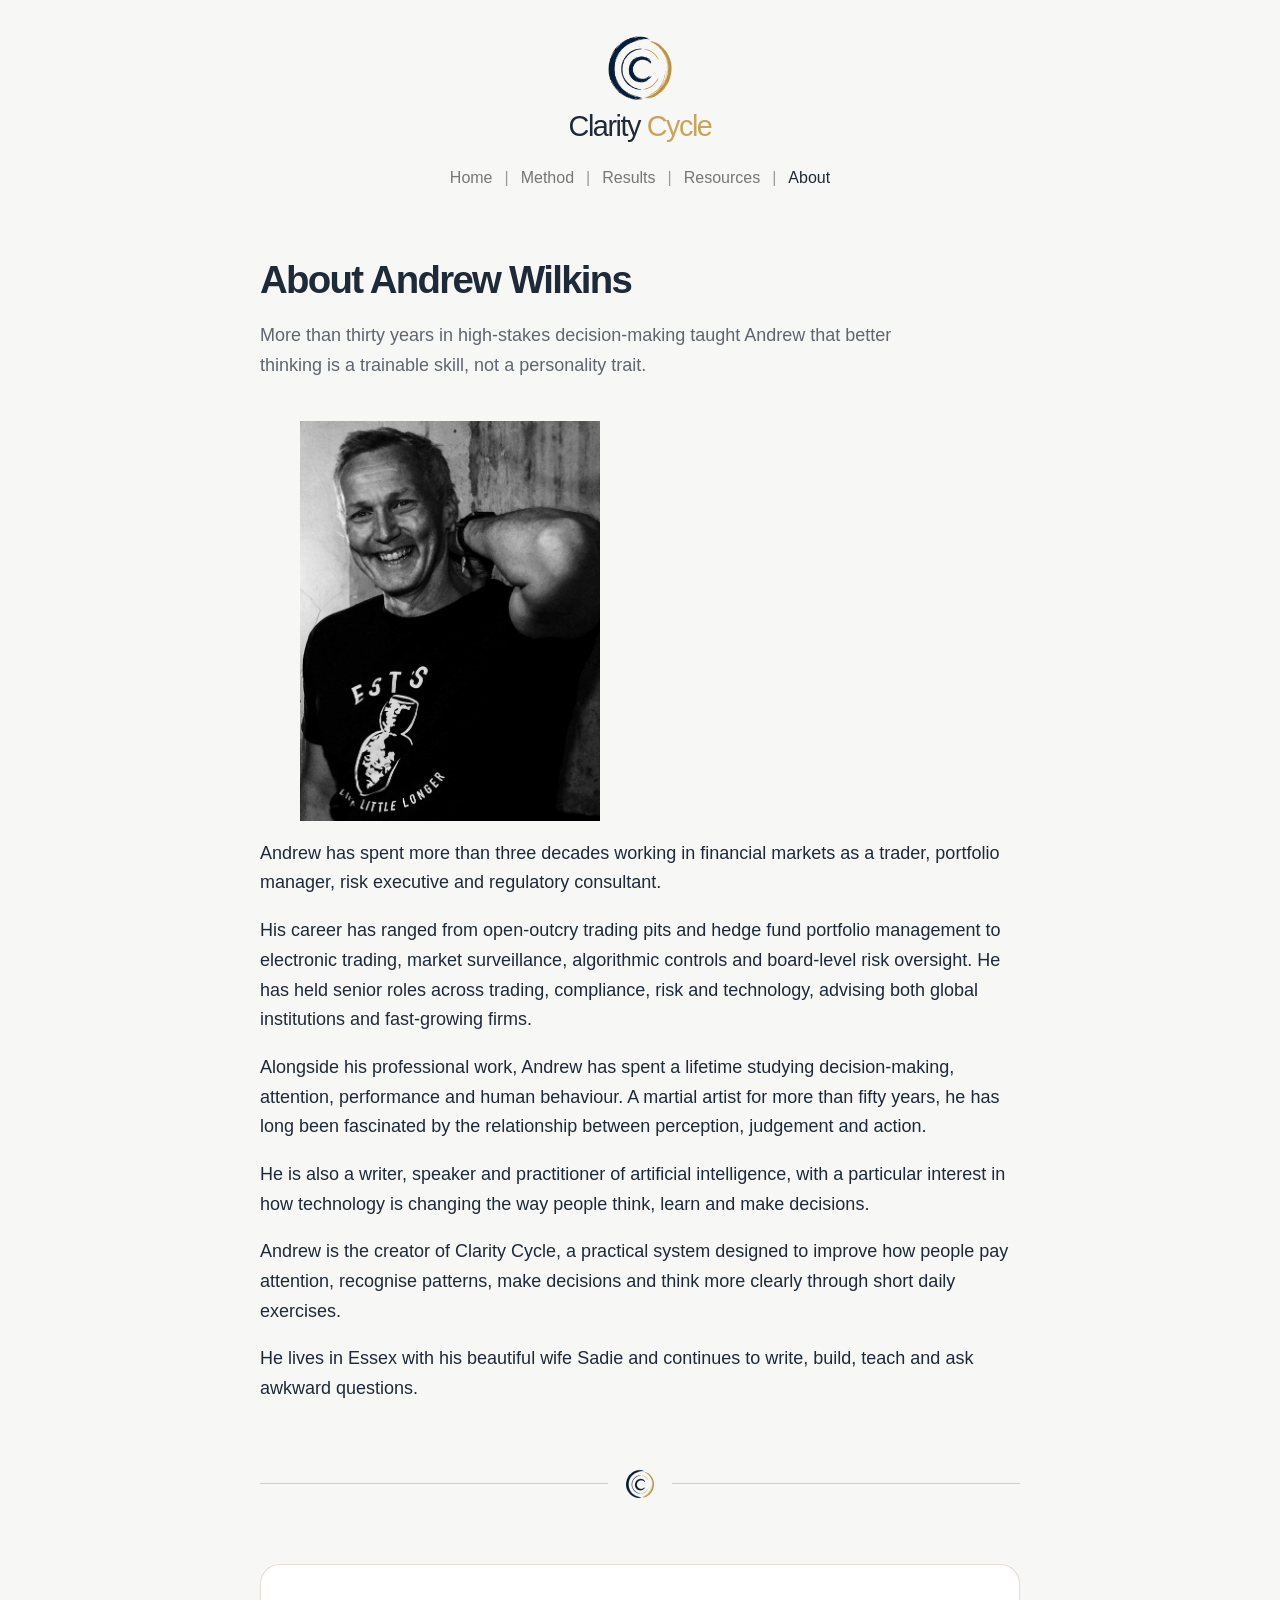
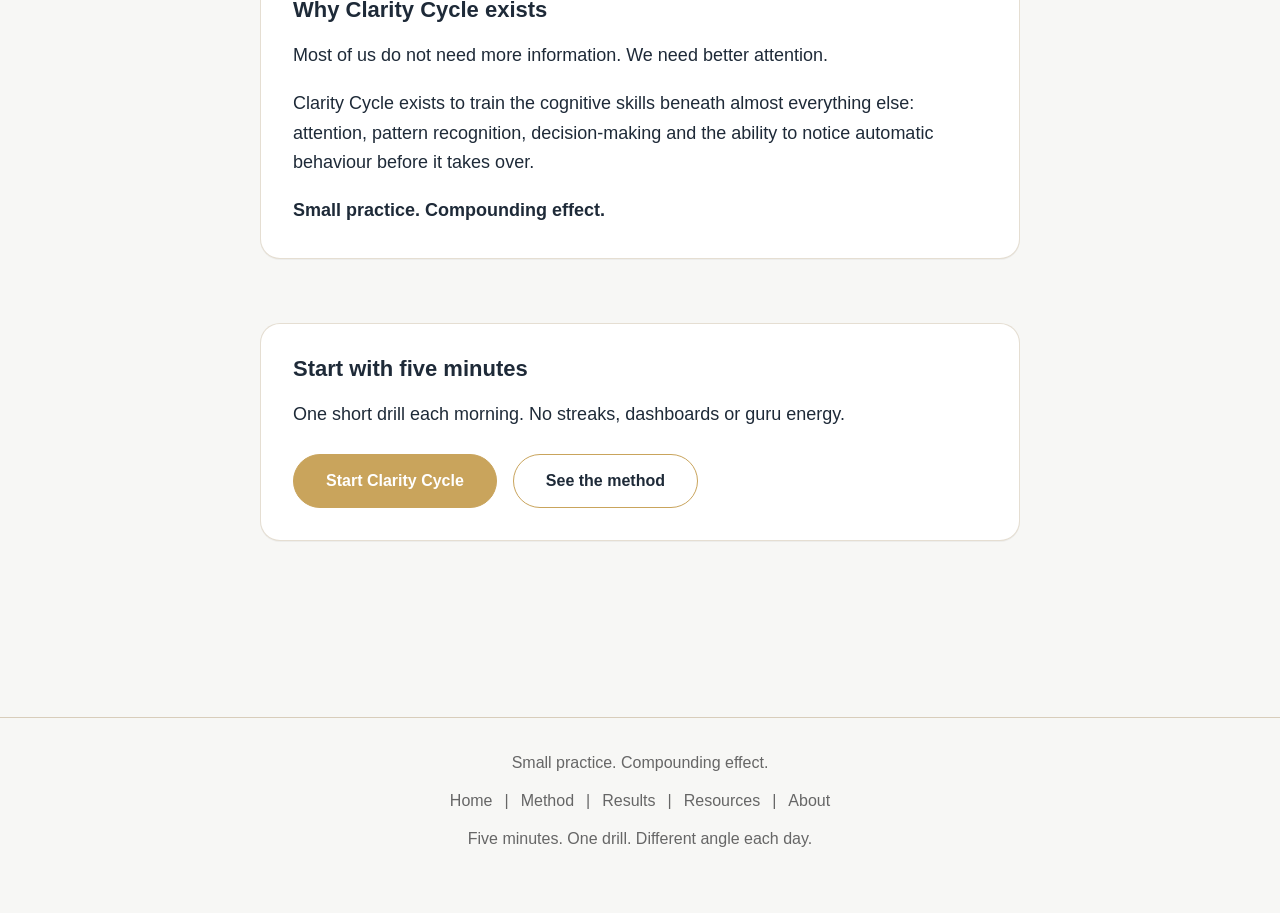
==== commit 659a2ef6: "Resize image dimensions in about.html" ====
--- a/about.html
+++ b/about.html
@@ -37,8 +37,8 @@
         <img
           src="andrew-wilkins.JPG"
           alt="Andrew Wilkins"
-          width="360"
-          height="480">
+          width="300"
+          height="400">
       </figure>
 
       <div class="about-copy">
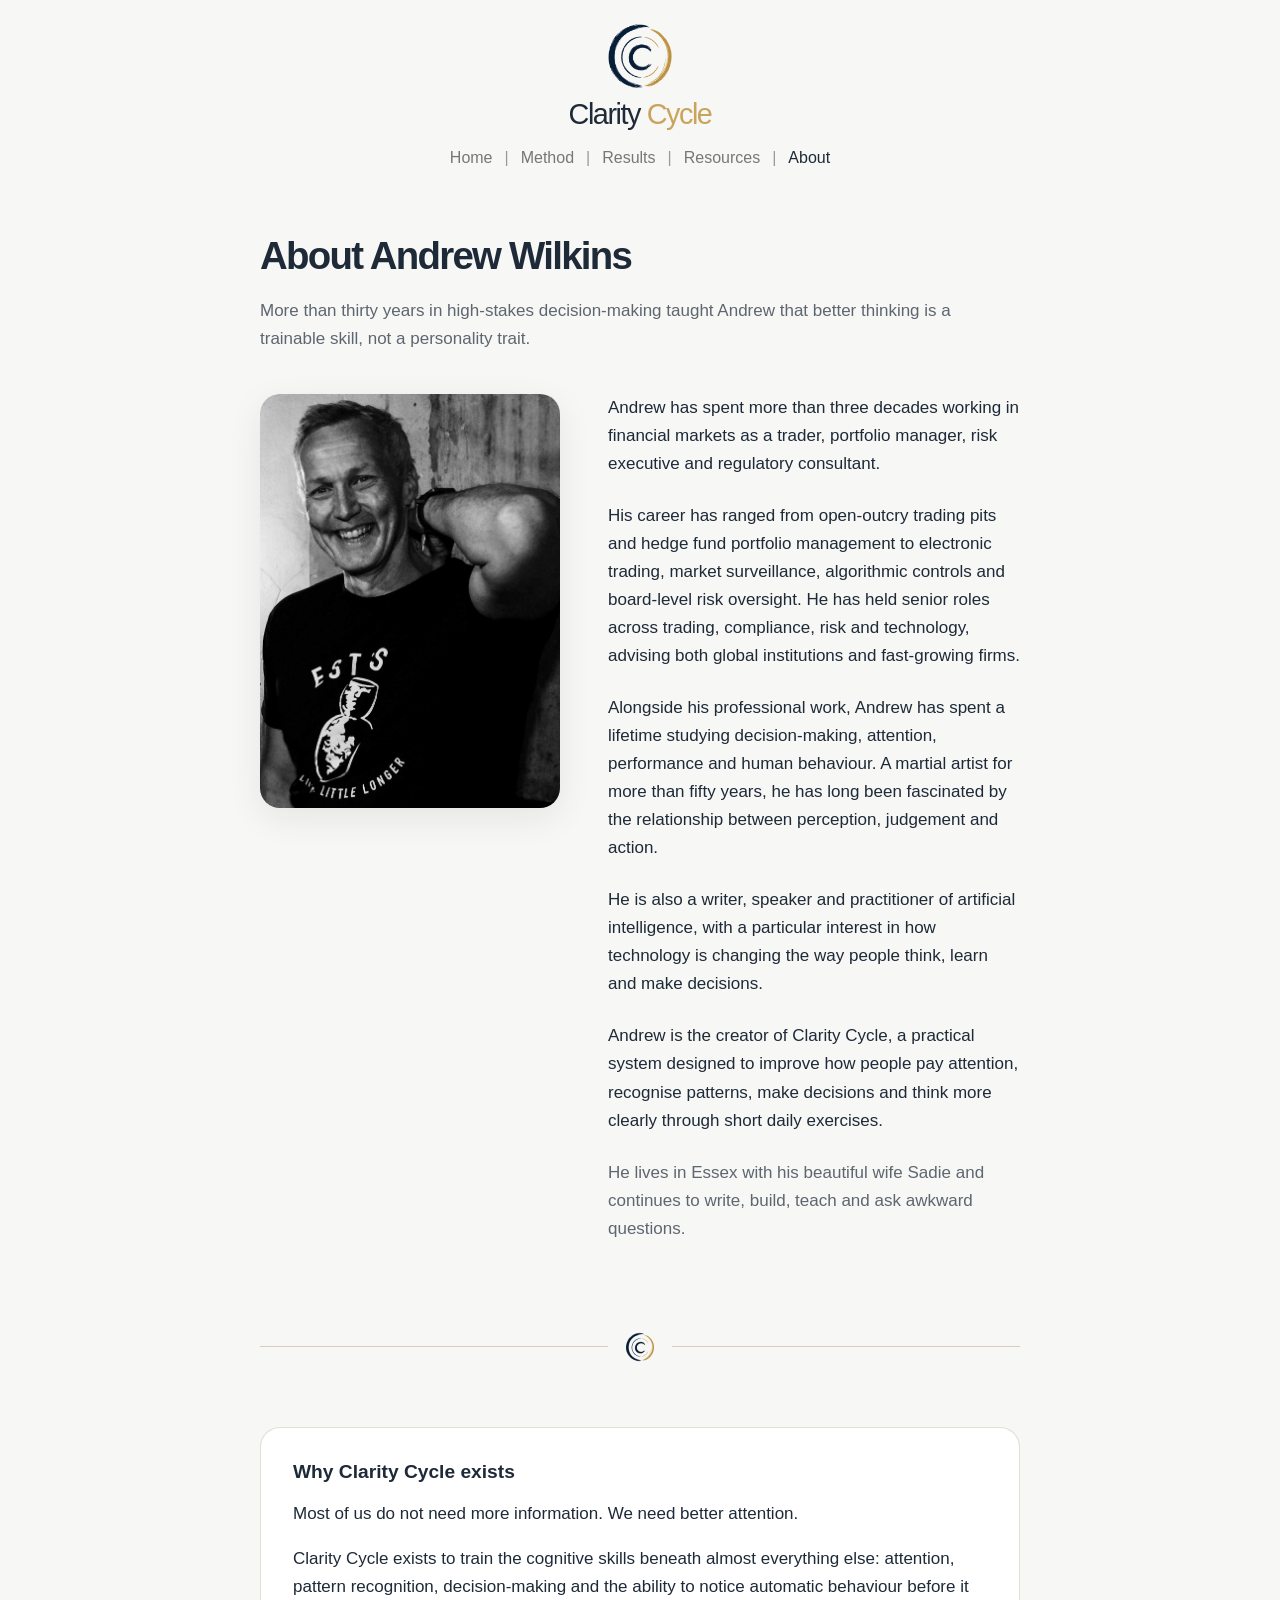
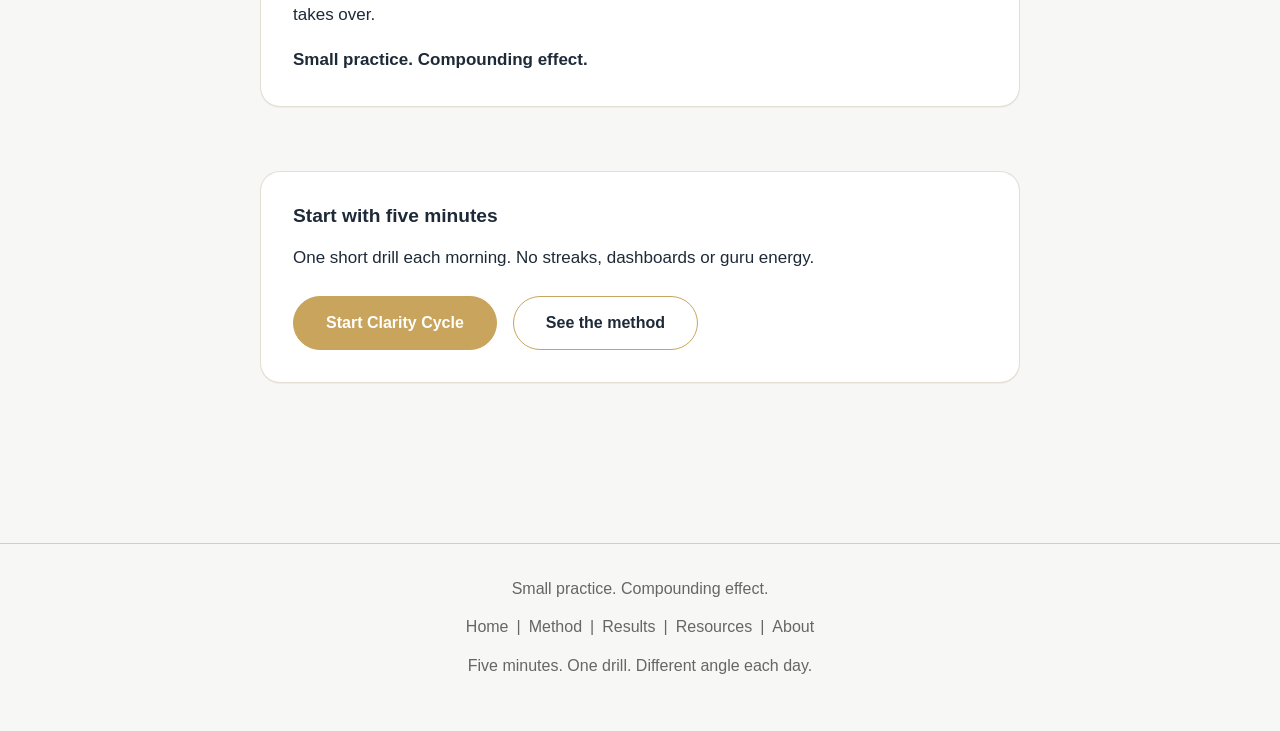
==== commit a1a995f9: "Resize image dimensions in about.html" ====
--- a/about.html
+++ b/about.html
@@ -37,8 +37,8 @@
         <img
           src="andrew-wilkins.JPG"
           alt="Andrew Wilkins"
-          width="300"
-          height="400">
+          width="200"
+          height="300">
       </figure>
 
       <div class="about-copy">
--- a/styles.css
+++ b/styles.css
@@ -11,10 +11,10 @@
   --font-sans: -apple-system, BlinkMacSystemFont, "Segoe UI", Roboto, Helvetica, Arial, sans-serif;
   --text-xs: 0.875rem;
   --text-sm: 1rem;
-  --text-md: 1.125rem;
-  --text-lg: 1.375rem;
-  --text-xl: clamp(1.75rem, 4vw, 2.4rem);
-  --text-hero: clamp(2.2rem, 6vw, 4rem);
+  --text-md: 1.0625rem;
+  --text-lg: 1.2rem;
+  --text-xl: clamp(1.7rem, 3.2vw, 2.4rem);
+  --text-hero: clamp(1.9rem, 3.4vw, 2.6rem);
 
   /* Spacing system: multiples of 4px */
   --space-1: 0.25rem;
@@ -37,7 +37,7 @@
 
   /* Layout */
   --content-width: 760px;
-  --reading-width: 690px;
+  --reading-width: 760px;
 }
 
 /* Reset */
@@ -271,8 +271,8 @@
 
 /* One shared footer */
 .site-footer {
-  margin-top: var(--space-20);
-  padding: var(--space-8) 0 var(--space-12);
+  margin-top: var(--space-16);
+  padding: var(--space-8) 0 var(--space-10);
   border-top: 1px solid var(--colour-line);
   color: #666;
   text-align: center;
@@ -324,19 +324,20 @@
 }
 
 .hero h1 {
-  margin: 0 0 var(--space-6);
+  max-width: 820px;
+  margin: 0 auto var(--space-4);
   font-size: var(--text-hero);
-  line-height: 1.05;
-  letter-spacing: -0.055em;
+  line-height: 1.06;
+  letter-spacing: -0.05em;
   font-weight: 400;
 }
 
 .hero p {
-  margin: 0 auto var(--space-6);
-}
-
-.hero .button {
-  margin-top: var(--space-2);
+  margin: 0 auto var(--space-4);
+}
+
+.hero .button{
+    margin-top:0;
 }
 
 .price-note {
@@ -345,6 +346,20 @@
   font-size: var(--text-sm);
 }
 
+@media (min-width: 900px) {
+  .site-header {
+    padding-top: var(--space-5);
+    padding-bottom: var(--space-4);
+  }
+
+  .site-brand {
+    margin-bottom: var(--space-4);
+  }
+
+  .hero p {
+    margin-bottom: var(--space-3);
+  }
+}
 /* Responsive */
 @media (max-width: 640px) {
   :root {
@@ -484,29 +499,6 @@
   border-bottom: 1px solid rgba(30, 42, 56, 0.2);
 }
 
-/* Cleaner footer wrapping */
-.site-footer nav {
-  row-gap: var(--space-2);
-}
-
-.site-footer nav span {
-  display: inline-block;
-}
-
-@media (max-width: 640px) {
-  .site-footer nav span {
-    display: none;
-  }
-
-  .site-footer nav {
-    gap: var(--space-3) var(--space-5);
-  }
-
-  .pdf-viewer {
-    display: none !important;
-  }
-}
-
 /* Home page */
 .home-brand {
   text-align: center;
@@ -514,8 +506,8 @@
 }
 
 .home-brand__mark {
-  width: 116px;
-  height: 116px;
+  width: 96px;
+  height: 96px;
   margin: 0 auto var(--space-3);
   object-fit: contain;
 }
@@ -590,7 +582,7 @@
 @media (max-width: 640px) {
   .home-brand {
     margin-top: var(--space-4);
-    margin-bottom: var(--space-10);
+    margin-bottom: var(--space-8);
   }
 
   .home-brand__mark {
@@ -606,3 +598,107 @@
     padding: var(--space-5);
   }
 }
+
+/* About page */
+.about-layout {
+  display: grid;
+  grid-template-columns: minmax(0, 1fr);
+  gap: var(--space-10);
+}
+
+.about-portrait {
+  width: min(100%, 360px);
+  margin: 0 auto;
+  overflow: hidden;
+  border-radius: var(--radius-md);
+  background: var(--colour-surface);
+  box-shadow: 0 10px 35px rgba(30, 42, 56, 0.08);
+}
+
+.about-portrait img {
+  width: 100%;
+  height: auto;
+}
+
+.about-copy {
+  max-width: var(--reading-width);
+}
+
+.about-copy p {
+  margin: 0 0 var(--space-6);
+}
+
+.about-principle {
+  margin-top: var(--space-16);
+}
+
+.about-principle p:last-child {
+  margin-bottom: 0;
+}
+
+.about-closing {
+  color: var(--colour-muted);
+}
+
+@media (min-width: 820px) {
+  .about-layout {
+    grid-template-columns: 300px minmax(0, 1fr);
+    align-items: start;
+    gap: var(--space-12);
+  }
+
+  .about-portrait {
+    position: sticky;
+    top: var(--space-8);
+    width: 300px;
+  }
+}
+
+@media (max-width: 640px) {
+  .about-portrait {
+    width: min(100%, 300px);
+  }
+}
+
+/* Footer navigation */
+.site-footer nav {
+  display: flex;
+  justify-content: center;
+  align-items: center;
+  flex-wrap: nowrap;
+  gap: var(--space-2);
+  margin-bottom: var(--space-3);
+  white-space: nowrap;
+}
+
+.site-footer nav span {
+  display: inline-block;
+}
+
+@media (max-width: 640px) {
+  .site-footer nav {
+    gap: 0.35rem;
+    font-size: 0.78rem;
+  }
+
+  .site-footer nav span {
+    display: inline-block;
+  }
+
+  .pdf-viewer {
+    display: none !important;
+  }
+}
+
+/* Homepage-only finishing */
+body:has(.hero) .page-main {
+  padding-bottom: var(--space-12);
+}
+
+body:has(.hero) .site-footer {
+  margin-top: var(--space-10);
+}
+
+body:has(.hero) .brand-divider {
+  margin: var(--space-12) 0;
+}
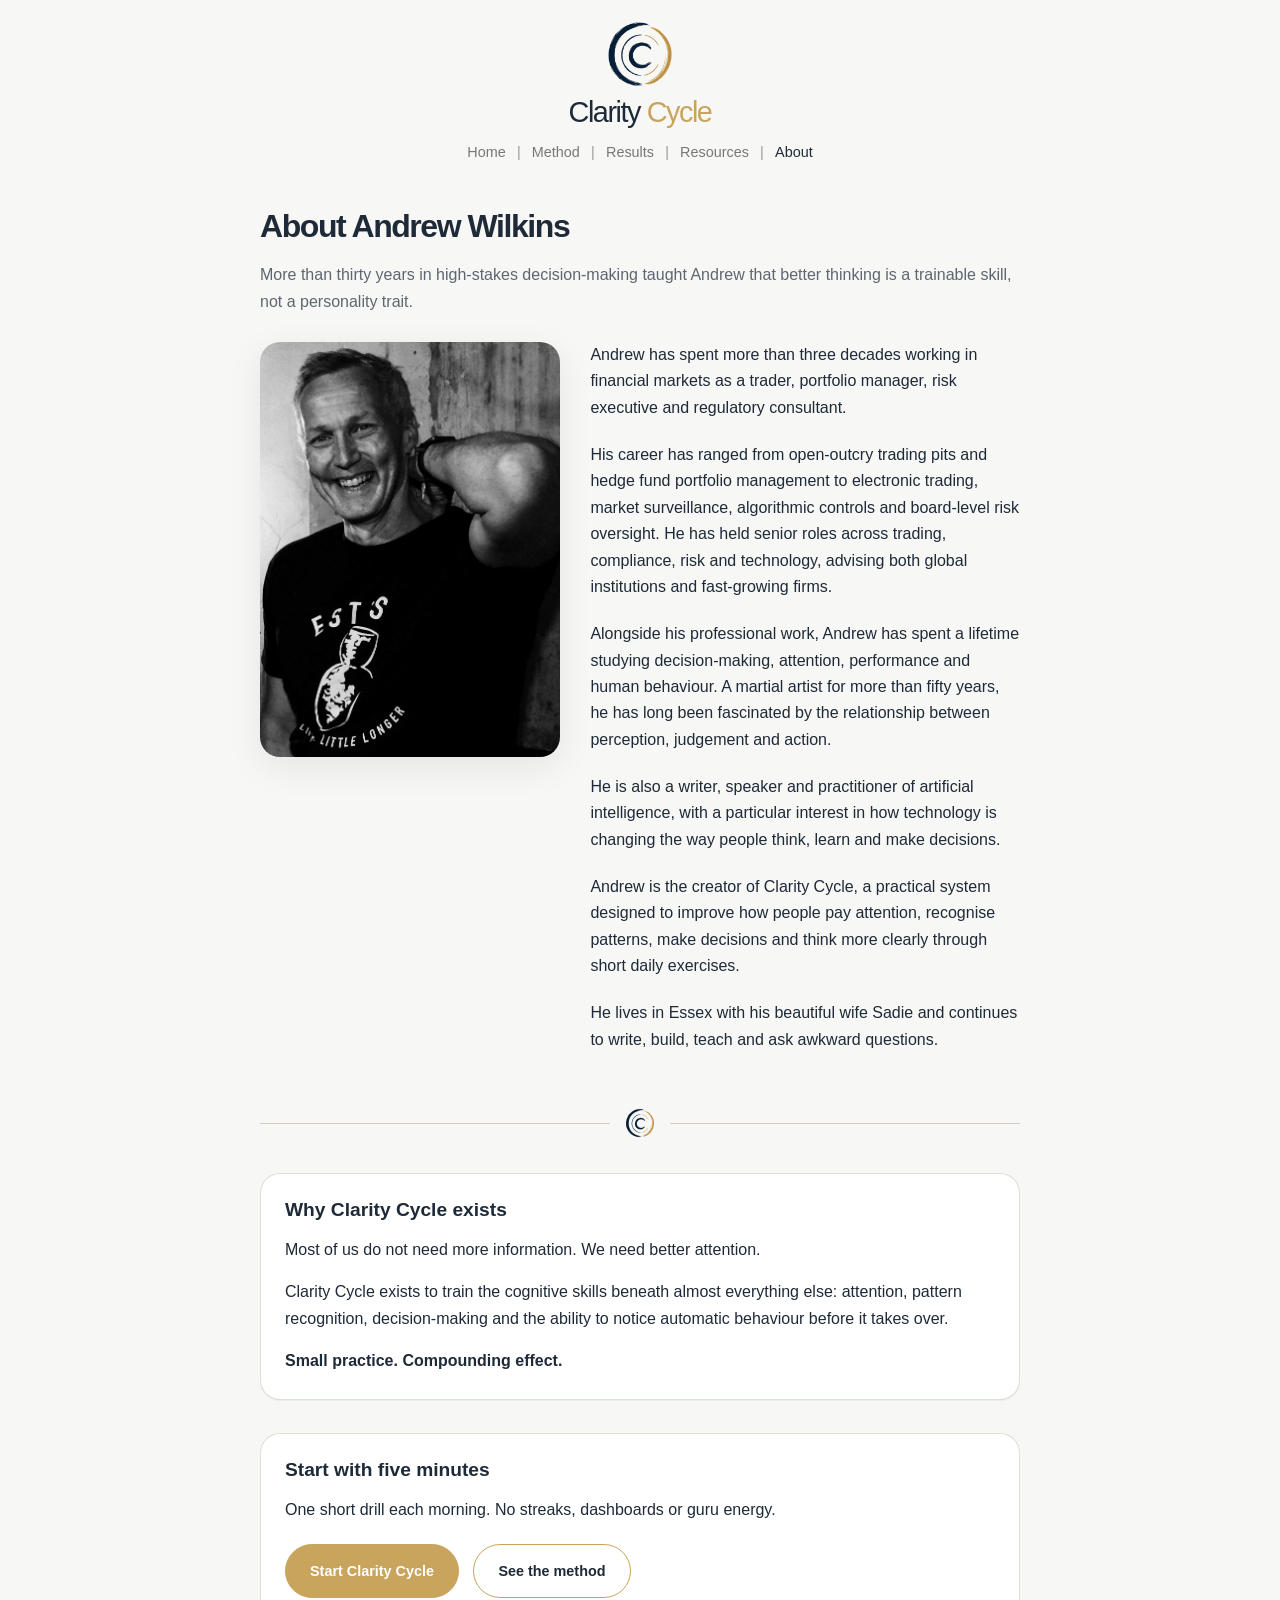
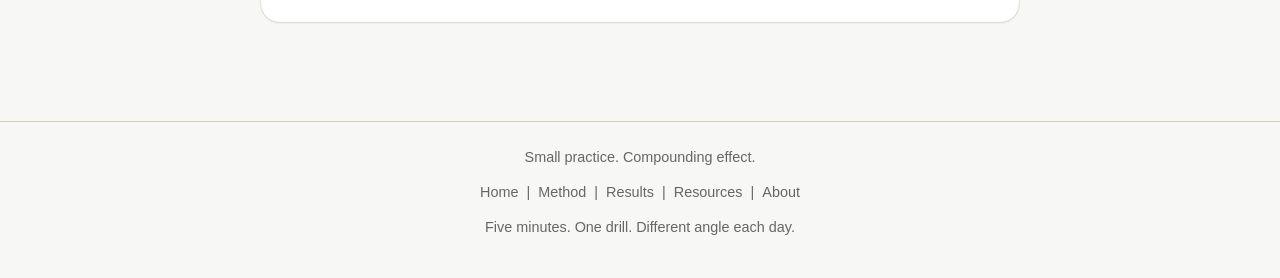
==== commit fcd28393: "Update about.html" ====
--- a/about.html
+++ b/about.html
@@ -72,7 +72,7 @@
           through short daily exercises.
         </p>
 
-        <p class="about-closing">
+        <p>
        He lives in Essex with his beautiful wife Sadie and continues to write, build, teach and ask awkward questions.
         </p>
       </div>
--- a/styles.css
+++ b/styles.css
@@ -9,26 +9,26 @@
 
   /* Typography scale */
   --font-sans: -apple-system, BlinkMacSystemFont, "Segoe UI", Roboto, Helvetica, Arial, sans-serif;
-  --text-xs: 0.875rem;
-  --text-sm: 1rem;
-  --text-md: 1.0625rem;
+  --text-xs: 0.8rem;
+  --text-sm: 0.9rem;
+  --text-md: 1rem;
   --text-lg: 1.2rem;
-  --text-xl: clamp(1.7rem, 3.2vw, 2.4rem);
-  --text-hero: clamp(1.9rem, 3.4vw, 2.6rem);
+  --text-xl: clamp(1.4rem, 3vw, 2rem);
+  --text-hero: clamp(1.5rem, 3vw, 2rem);
 
   /* Spacing system: multiples of 4px */
-  --space-1: 0.25rem;
+  --space-1: 0.3rem;
   --space-2: 0.5rem;
-  --space-3: 0.75rem;
-  --space-4: 1rem;
-  --space-5: 1.25rem;
-  --space-6: 1.5rem;
-  --space-8: 2rem;
-  --space-10: 2.5rem;
-  --space-12: 3rem;
-  --space-16: 4rem;
-  --space-20: 5rem;
-  --space-24: 6rem;
+  --space-3: 0.7rem;
+  --space-4: 0.9rem;
+  --space-5: 1.1rem;
+  --space-6: 1.3rem;
+  --space-8: 1.5rem;
+  --space-10: 1.7rem;
+  --space-12: 1.9rem;
+  --space-16: 2.1rem;
+  --space-20: 3rem;
+  --space-24: 4rem;
 
   /* Shape */
   --radius-sm: 0.875rem;
@@ -61,7 +61,24 @@
   -webkit-font-smoothing: antialiased;
   text-rendering: optimizeLegibility;
 }
-
+.testimonial p {
+    text-align: left;
+}
+
+.testimonial footer {
+    text-align: center;
+}
+.testimonial-highlight{
+    font-size:1.4rem;
+    font-weight:700;
+    text-align:center;
+    margin:2rem 0;
+    color:var(--text);
+}
+.testimonial {
+    max-width: 720px;
+    margin: 0 auto;
+}
 img {
   max-width: 100%;
   display: block;
@@ -87,7 +104,45 @@
 .page-main {
   padding-bottom: var(--space-24);
 }
-
+.hero-message {
+  margin: 24px auto 24px;
+  max-width: 720px;
+  text-align: center;
+}
+
+.hero-message p {
+  margin: 0 0 24px;
+  font-size: 15px;
+  line-height: 1.65;
+  color: var(--text);
+}
+
+.hero-message strong {
+  font-weight: 700;
+}
+
+.hero-message .hero-summary {
+  margin-top: 24px;
+  font-size: 15px;
+  line-height: 1.65;
+}
+
+@media (max-width: 700px) {
+  .hero-message {
+    margin: 24px auto 24px;
+  }
+
+  .hero-message p {
+    margin-bottom: 24px;
+    font-size: 15px;
+    line-height: 1.6;
+  }
+
+  .hero-message .hero-summary {
+    margin-top: 24px;
+    font-size: 15px;
+  }
+}
 .page-header {
   margin: var(--space-12) 0 var(--space-10);
 }
